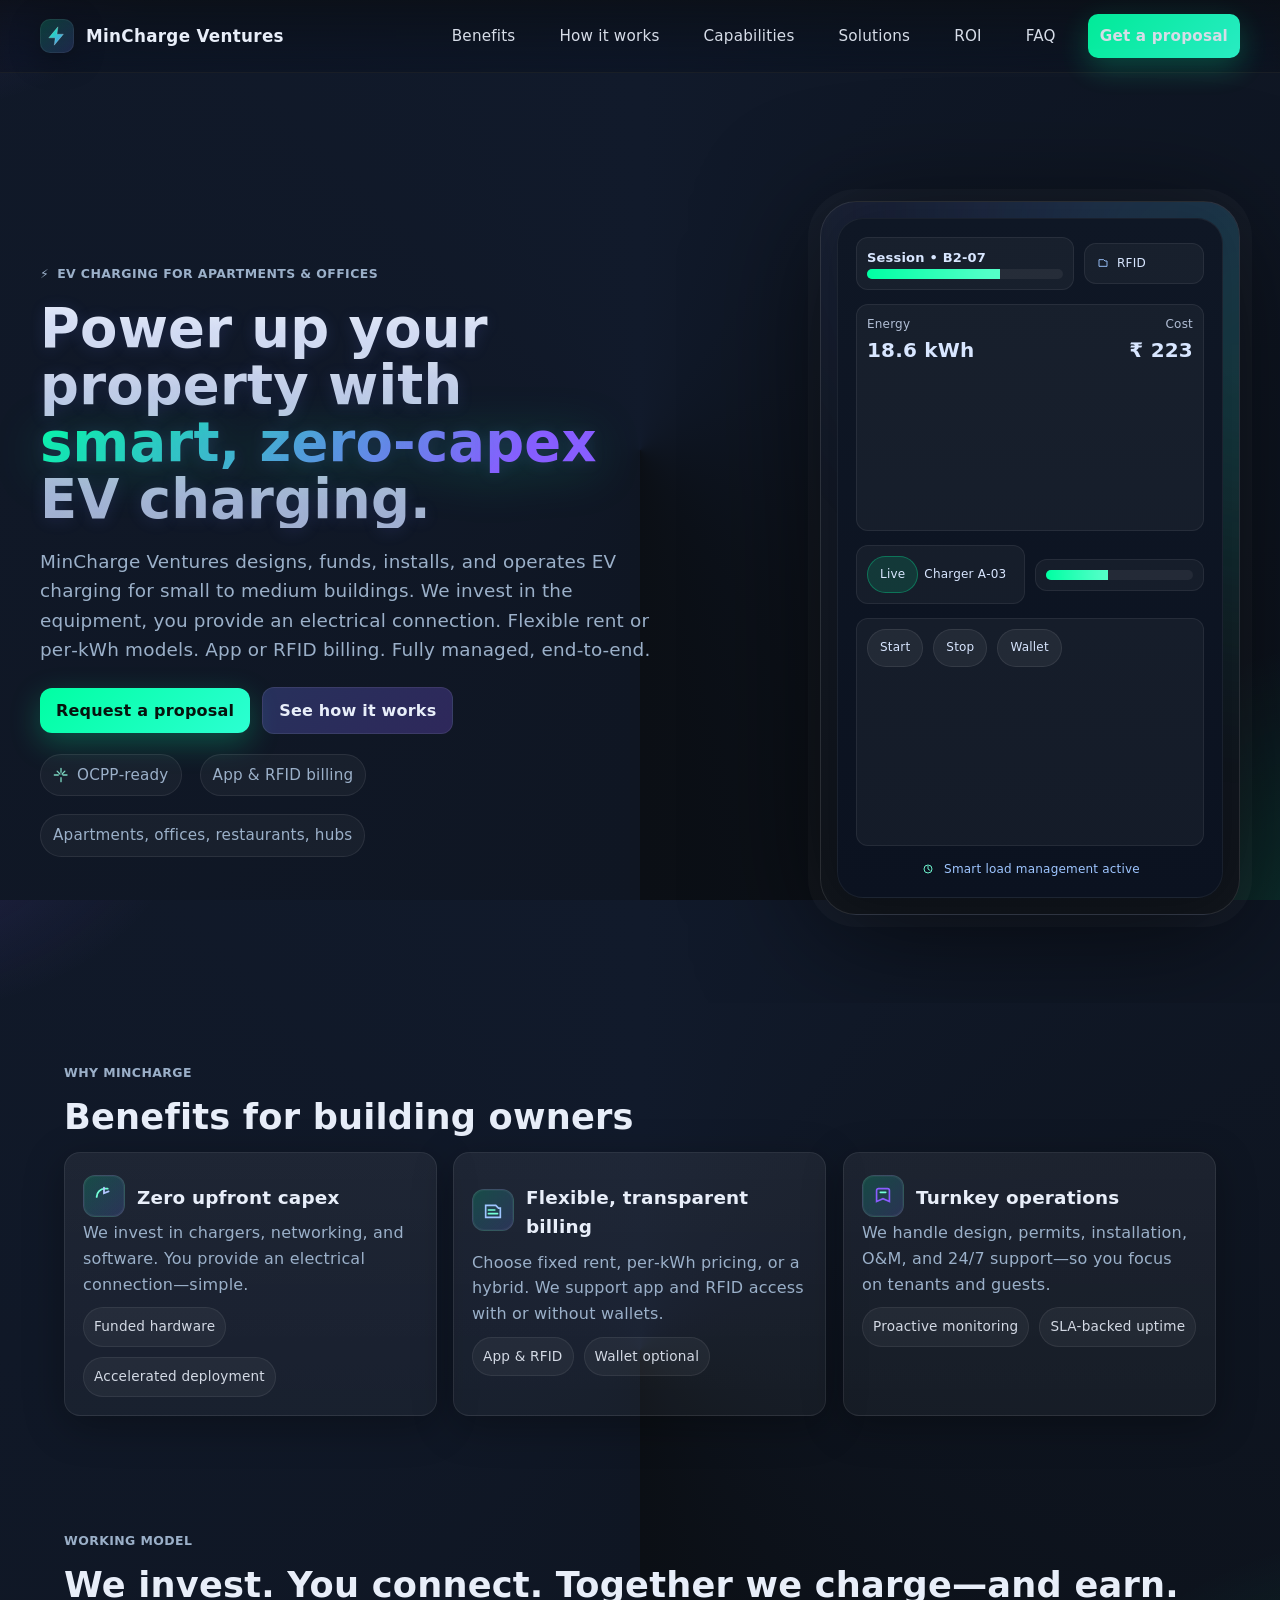
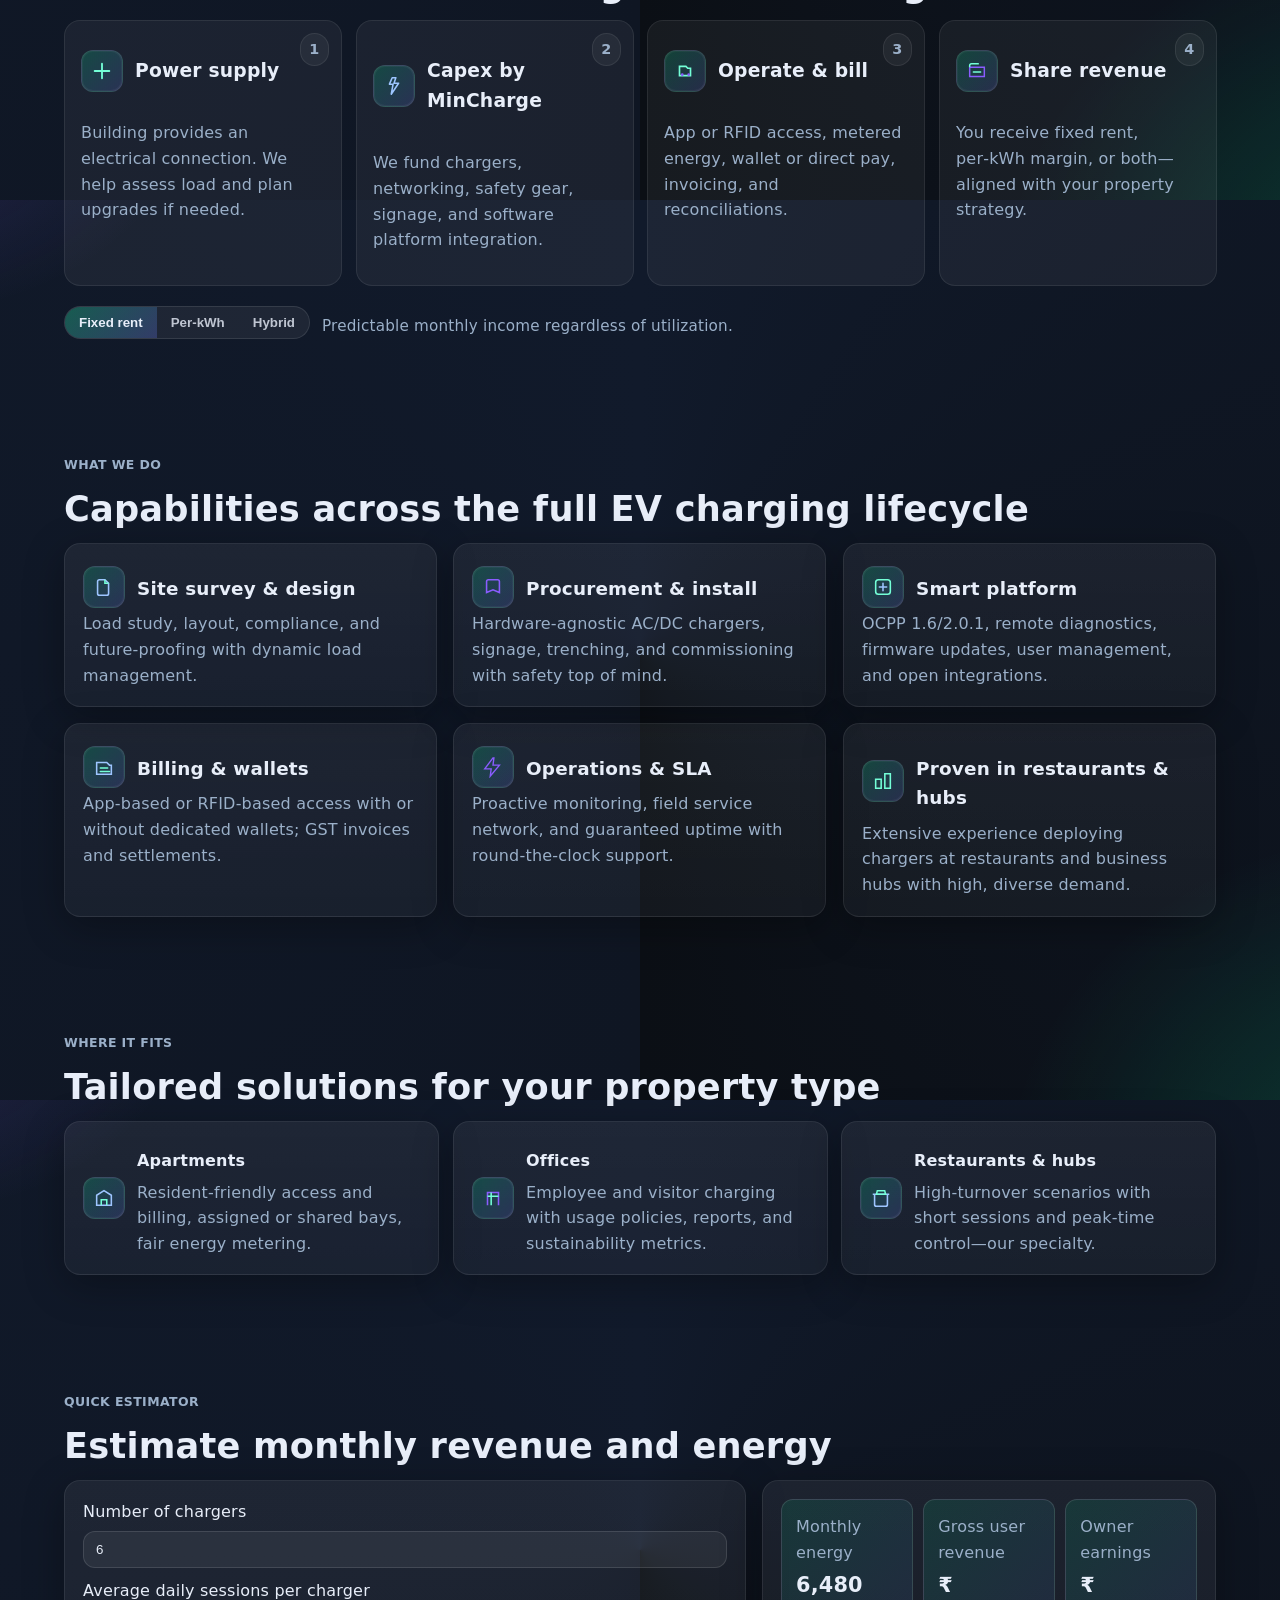
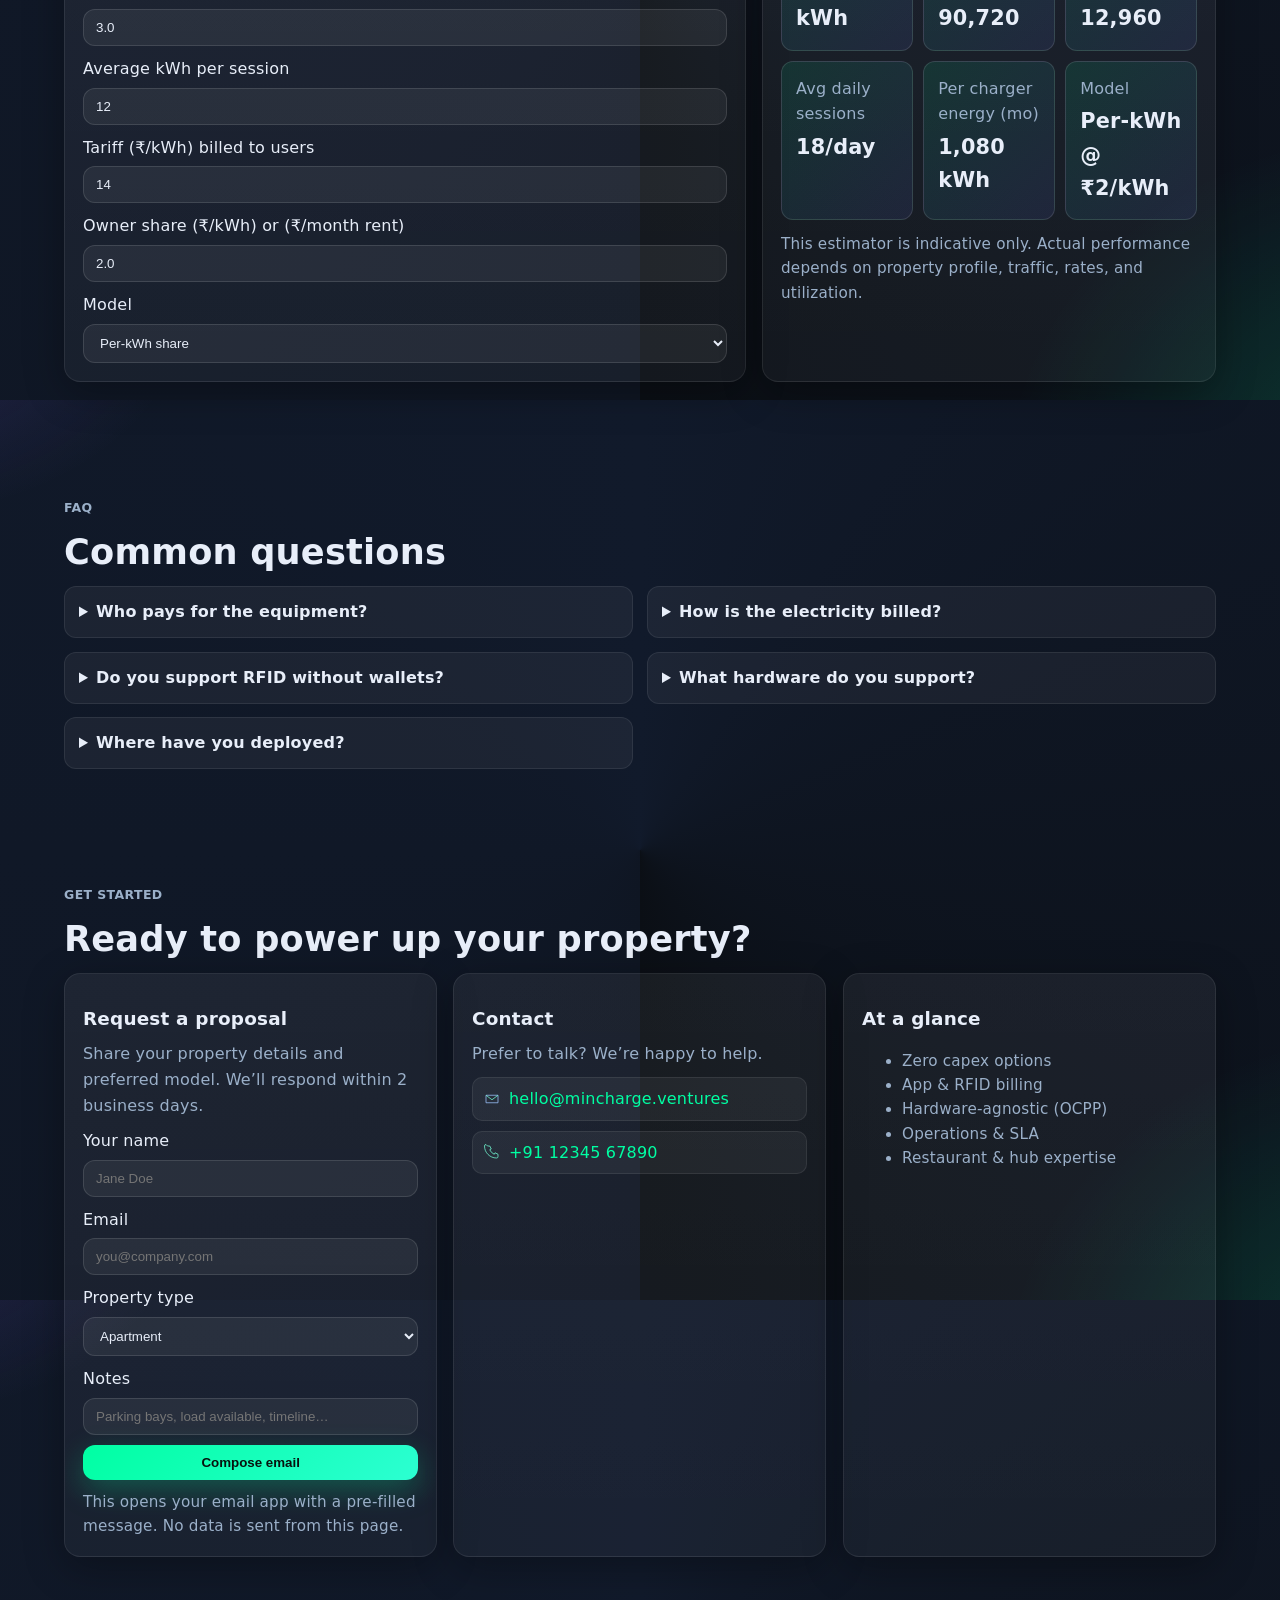
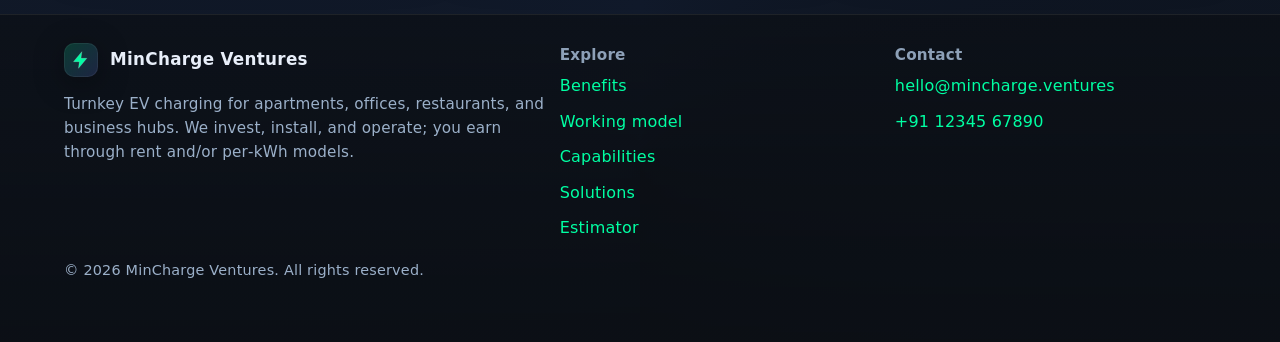
==== index.html @ 0642f3a7 "initial version" ====
<!doctype html>
<html lang="en">
<head>
  <meta charset="utf-8" />
  <title>MinCharge Ventures — EV Charging for Apartments & Offices</title>
  <meta name="viewport" content="width=device-width, initial-scale=1" />
  <meta name="theme-color" content="#0b0f15" />
  <meta name="description" content="MinCharge Ventures provides turnkey EV charging installation and operations for small to medium apartment and office buildings. Zero capex options, flexible billing, end-to-end operations." />
  <meta property="og:title" content="MinCharge Ventures — EV Charging for Apartments & Offices" />
  <meta property="og:description" content="Turnkey EV charging. We invest, install, operate. You earn rent and/or power fees. App & RFID billing. Perfect for apartments, offices, restaurants, and business hubs." />
  <meta property="og:type" content="website" />
  <meta property="og:image" content="data:image/svg+xml,<svg xmlns='http://www.w3.org/2000/svg' width='1200' height='630'><rect width='100%25' height='100%25' fill='%230b0f15'/><text x='50%25' y='50%25' dominant-baseline='middle' text-anchor='middle' fill='%2300ffa3' font-family='Segoe UI, Roboto, Arial' font-size='64'>MinCharge Ventures</text></svg>" />

  <style>
    :root{
      --bg: #0b0f15;
      --bg-soft: #0e131b;
      --panel: #0f1623;
      --text: #e8eef9;
      --muted: #9bb0c9;
      --primary: #00ffa3;
      --primary-2: #6e7dff;
      --accent: #8a5cff;
      --danger: #ff3d6e;
      --ring: 0 0 0 2px color-mix(in oklab, var(--primary) 35%, transparent);
      --shadow-1: 0 10px 40px color-mix(in oklab, black 30%, transparent);
      --radius: 16px;
      --radius-sm: 12px;
      --radius-lg: 24px;
      --maxw: 1200px;
      --grad-1: conic-gradient(from 180deg at 50% 50%, #0f1623, #111a2b, #0b0f15);
      --grad-2: radial-gradient(1200px 600px at 100% 0%, rgba(110,125,255,.15), transparent 50%),
                radial-gradient(900px 600px at 0% 100%, rgba(0,255,163,.15), transparent 55%);
    }
    *{box-sizing:border-box}
    html,body{height:100%}
    body{
      margin:0;
      font-family: Inter, ui-sans-serif, system-ui, -apple-system, Segoe UI, Roboto, Helvetica, Arial, "Apple Color Emoji","Segoe UI Emoji";
      color:var(--text);
      background:
        radial-gradient(900px 600px at -10% -10%, rgba(138,92,255,.18), transparent 35%),
        radial-gradient(900px 800px at 110% 110%, rgba(0,255,163,.18), transparent 45%),
        var(--grad-1);
      background-color: var(--bg);
      letter-spacing: 0.2px;
      line-height: 1.6;
      overflow-x: hidden;
    }
    a{color:var(--primary); text-decoration: none}
    a:hover{text-decoration: underline}
    .container{width:100%; max-width: var(--maxw); margin:0 auto; padding: 0 24px}
    header{
      position: sticky; top: 0; z-index: 50;
      backdrop-filter: saturate(140%) blur(10px);
      background: linear-gradient(to bottom, rgba(11,15,21,.8), rgba(11,15,21,.35));
      border-bottom: 1px solid rgba(255,255,255,.06);
    }
    .nav{
      display:flex; align-items:center; justify-content:space-between; gap:16px;
      padding: 14px 0;
    }
    .brand{
      display:flex; align-items:center; gap:12px; font-weight: 700; letter-spacing:.3px;
    }
    .brand .logo{
      width:34px; height:34px; display:grid; place-items:center;
      border-radius: 10px;
      background: linear-gradient(135deg, rgba(0,255,163,.18), rgba(110,125,255,.18));
      box-shadow: inset 0 0 0 1px rgba(255,255,255,.06), 0 6px 30px rgba(0,0,0,.35);
    }
    .brand span{font-size: 1.05rem}
    .nav-links{
      display:flex; gap: 20px; align-items:center; flex-wrap: wrap;
    }
    .nav-links a{
      color: var(--text); opacity:.92; font-size:.95rem;
      padding:10px 12px; border-radius: 10px;
    }
    .nav-links a:hover{background:rgba(255,255,255,.06)}
    .cta{
      background: linear-gradient(135deg, var(--primary), #2cffd2);
      color:#07130e; font-weight: 700; border:none; border-radius: 12px;
      padding: 10px 16px; cursor: pointer; box-shadow: 0 10px 30px rgba(0,255,163,.25);
    }
    .cta.secondary{
      background: linear-gradient(135deg, rgba(110,125,255,.25), rgba(138,92,255,.25));
      color: var(--text); border: 1px solid rgba(255,255,255,.08);
      box-shadow: none;
    }
    /* hero */
    .hero{position: relative; overflow: clip;}
    .hero .grid{
      display:grid; grid-template-columns: 1.1fr .9fr; gap:40px; align-items:center;
      padding: 72px 0 32px;
    }
    @media (max-width: 980px){
      .hero .grid{grid-template-columns: 1fr; padding: 48px 0 16px;}
    }
    .headline{
      font-size: clamp(2rem, 4.5vw, 3.4rem);
      line-height: 1.05; letter-spacing: .2px; margin: 8px 0 14px;
      font-weight: 800;
      background: linear-gradient(180deg, #e8eef9, #b8c6dd 60%, #a4b3cd);
      background-clip: text; -webkit-background-clip: text; color: transparent;
      text-shadow: 0 2px 16px rgba(110,125,255,.15);
    }
    .headline strong{
      background: linear-gradient(135deg, var(--primary), #8a5cff 85%);
      -webkit-background-clip: text; background-clip: text; color: transparent;
      filter: drop-shadow(0 6px 24px rgba(0,255,163,.25));
    }
    .sub{
      color: var(--muted); font-size: clamp(1rem, 2vw, 1.15rem); margin-bottom: 22px;
    }
    .hero-cta{display:flex; gap:12px; flex-wrap: wrap; align-items:center}
    .statbar{
      margin-top: 20px; display:flex; gap:18px; flex-wrap: wrap; align-items:center;
      color: var(--muted); font-size: .95rem;
    }
    .pill{
      display:inline-flex; align-items:center; gap:8px; padding:8px 12px; border-radius: 999px;
      background: rgba(255,255,255,.04); border:1px solid rgba(255,255,255,.08);
    }
    .phone{
      aspect-ratio: 10/17; width: min(420px, 92%); justify-self:end;
      border-radius: 36px; position: relative; overflow: hidden;
      background: linear-gradient(180deg, #111827, #0b0f15);
      border: 1px solid rgba(255,255,255,.12);
      box-shadow: inset 0 0 60px rgba(255,255,255,.04), 0 20px 120px rgba(0,0,0,.6), 0 0 0 12px rgba(255,255,255,.03);
    }
    .phone .screen{
      position:absolute; inset:16px; border-radius: 26px; overflow: hidden;
      background: linear-gradient(180deg, #0f1725, #0b1220);
      border: 1px solid rgba(255,255,255,.06);
    }
    .ui{
      position:absolute; inset:0; padding:18px; display:flex; flex-direction:column; gap:14px;
      color: #d8e6ff;
      font-size: 12px;
    }
    .ui .row{display:flex; gap:10px}
    .ui .chip{
      flex:1; padding:10px; border-radius: 12px; background: rgba(255,255,255,.04);
      border: 1px solid rgba(255,255,255,.07);
    }
    .ui .meter{
      height: 10px; border-radius: 999px; background: rgba(255,255,255,.06);
      overflow: hidden; position: relative;
    }
    .ui .meter span{
      position:absolute; inset:0; width: 66%; background: linear-gradient(90deg, var(--primary), #74ffd7);
      box-shadow: 0 0 20px rgba(0,255,163,.35) inset;
    }
    .glow-orb{
      position:absolute; width: 900px; height: 900px; border-radius: 9999px; filter: blur(80px);
      background: radial-gradient(circle at 40% 40%, rgba(110,125,255,.2), transparent 50%),
                  radial-gradient(circle at 60% 60%, rgba(0,255,163,.22), transparent 50%);
      top: -380px; right: -420px; pointer-events: none; opacity:.7;
      transform: translateZ(0);
      animation: float 14s ease-in-out infinite alternate;
    }
    @keyframes float{
      from{ transform: translate(0, 0) }
      to{ transform: translate(-40px, 20px) }
    }

    /* sections */
    section{padding: 56px 0}
    .eyebrow{
      display:inline-flex; gap:8px; align-items:center;
      color: var(--muted); font-weight: 600; letter-spacing:.4px; text-transform: uppercase;
      font-size: .78rem; margin-bottom: 8px;
    }
    .title{
      font-size: clamp(1.6rem, 3vw, 2.2rem); margin: 6px 0 14px; line-height: 1.15; font-weight: 800;
    }
    .muted{color:var(--muted)}
    .grid-3{
      display:grid; grid-template-columns: repeat(3, 1fr); gap: 16px;
    }
    @media (max-width: 980px){ .grid-3{grid-template-columns: 1fr} }
    .card{
      background: linear-gradient(180deg, rgba(255,255,255,.06), rgba(255,255,255,.04));
      border: 1px solid rgba(255,255,255,.08);
      border-radius: var(--radius);
      padding: 18px; position: relative; overflow: hidden;
      box-shadow: var(--shadow-1);
      transform-style: preserve-3d;
      transition: transform .25s ease, box-shadow .25s ease, background .25s ease;
    }
    .card:hover{ box-shadow: 0 18px 60px rgba(0,0,0,.45) }
    .icon{
      width: 42px; height: 42px; border-radius: 12px; display:grid; place-items:center; flex: none;
      background: linear-gradient(135deg, rgba(0,255,163,.18), rgba(110,125,255,.18));
      border: 1px solid rgba(255,255,255,.1);
      box-shadow: inset 0 0 0 1px rgba(255,255,255,.04);
    }
    .card h3{margin: 12px 0 8px; font-size: 1.15rem}
    .card p{margin:0; color: var(--muted)}
    .stack{display:flex; flex-direction:column; gap:10px}
    .row{display:flex; align-items:center; gap:12px}

    /* badges */
    .badges{display:flex; gap:10px; flex-wrap:wrap; margin-top: 10px}
    .badge{
      font-size:.85rem; color: var(--text); opacity:.9; padding: 8px 10px; border-radius: 999px;
      background: rgba(255,255,255,.05); border:1px solid rgba(255,255,255,.08);
    }

    /* working model */
    .steps{display:grid; grid-template-columns: repeat(4, 1fr); gap:14px}
    @media (max-width: 980px){ .steps{grid-template-columns: 1fr; } }
    .step{position:relative; padding: 16px; border-radius: var(--radius); background: rgba(255,255,255,.05); border:1px solid rgba(255,255,255,.08)}
    .step .n{
      position:absolute; top:12px; right: 12px; font-weight:700; color: var(--muted); font-size:.9rem;
      background: rgba(255,255,255,.05); border:1px solid rgba(255,255,255,.08); padding:4px 8px; border-radius: 999px;
    }
    .toggle{
      display:inline-flex; border-radius:999px; border:1px solid rgba(255,255,255,.1); overflow:hidden;
      background: rgba(255,255,255,.06);
    }
    .toggle button{
      background: transparent; color: var(--text); opacity:.8; padding: 8px 14px; border:0; cursor:pointer; font-weight:600
    }
    .toggle button.active{
      background: linear-gradient(135deg, rgba(0,255,163,.25), rgba(110,125,255,.25));
      opacity:1
    }
    .pricing-note{color: var(--muted); margin-top: 8px; font-size:.95rem}

    /* solutions */
    .solutions{display:grid; grid-template-columns: repeat(3, 1fr); gap: 14px}
    @media (max-width: 980px){ .solutions{grid-template-columns: 1fr} }
    .solutions .card h4{margin: 8px 0 6px}

    /* calculator */
    .calc{
      display:grid; grid-template-columns: 1.2fr .8fr; gap: 16px;
    }
    @media (max-width: 980px){ .calc{grid-template-columns: 1fr} }
    .field{display:flex; flex-direction:column; gap:6px}
    .field input, .field select{
      background: rgba(255,255,255,.06); border:1px solid rgba(255,255,255,.12);
      padding: 10px 12px; border-radius: 12px; color: var(--text)
    }
    .result{
      display:grid; grid-template-columns: repeat(3, 1fr); gap: 10px;
    }
    @media (max-width: 680px){ .result{grid-template-columns: 1fr 1fr} }
    .kpi{
      padding: 14px; border-radius: var(--radius-sm);
      background: linear-gradient(135deg, rgba(0,255,163,.1), rgba(110,125,255,.1));
      border:1px solid rgba(255,255,255,.12);
    }
    .kpi b{display:block; font-size: 1.3rem; margin-top: 4px}

    /* faq */
    .faq{display:grid; grid-template-columns: 1fr 1fr; gap: 14px}
    @media (max-width: 980px){ .faq{grid-template-columns: 1fr} }
    details{
      background: rgba(255,255,255,.05);
      border:1px solid rgba(255,255,255,.08);
      border-radius: 12px; padding: 12px 14px;
    }
    details[open]{background: rgba(255,255,255,.07)}
    summary{cursor:pointer; font-weight: 600}
    summary::-webkit-details-marker{display:none}
    .faq p{margin: 8px 0 0; color: var(--muted)}

    /* footer */
    footer{
      border-top: 1px solid rgba(255,255,255,.08);
      background: linear-gradient(180deg, rgba(11,15,21,.75), rgba(11,15,21,.95));
      padding: 28px 0 60px;
    }
    .fgrid{display:grid; grid-template-columns: .9fr .6fr .6fr; gap: 14px}
    @media (max-width: 980px){ .fgrid{grid-template-columns: 1fr} }
    .small{font-size:.95rem; color: var(--muted)}
    .contact a{display:inline-flex; align-items:center; gap:8px; padding:8px 10px; border-radius: 10px; background: rgba(255,255,255,.05); border: 1px solid rgba(255,255,255,.08)}

    /* reveal animations */
    .reveal{
      opacity: 0; transform: translateY(16px) scale(.98);
      will-change: transform, opacity; transition: opacity .6s ease, transform .6s ease;
    }
    .reveal.visible{ opacity:1; transform: none }

    /* focus & accessibility */
    :focus-visible{ outline: none; box-shadow: var(--ring) }
    .sr-only{position:absolute; width:1px; height:1px; margin:-1px; border:0; padding:0; clip:rect(0 0 0 0); overflow:hidden}
  </style>
</head>
<body>
  <header>
    <div class="container nav">
      <div class="brand">
        <div class="logo" aria-hidden="true">
          <!-- lightning icon -->
          <svg width="22" height="22" viewBox="0 0 24 24" fill="none" role="img" aria-label="MinCharge logo">
            <path d="M13 2 3 14h7l-1 8 10-12h-7l1-8Z" fill="url(#g)" stroke="rgba(255,255,255,.45)" stroke-width=".5" />
            <defs>
              <linearGradient id="g" x1="0" y1="0" x2="24" y2="24" gradientUnits="userSpaceOnUse">
                <stop stop-color="#00FFA3"/><stop offset="1" stop-color="#6E7DFF"/>
              </linearGradient>
            </defs>
          </svg>
        </div>
        <span>MinCharge Ventures</span>
      </div>
      <nav class="nav-links" aria-label="Primary">
        <a href="#benefits">Benefits</a>
        <a href="#model">How it works</a>
        <a href="#capabilities">Capabilities</a>
        <a href="#solutions">Solutions</a>
        <a href="#calculator">ROI</a>
        <a href="#faq">FAQ</a>
        <a href="#contact" class="cta">Get a proposal</a>
      </nav>
    </div>
  </header>

  <main>
    <section class="hero">
      <div class="container grid">
        <div>
          <div class="eyebrow"><span aria-hidden="true">⚡</span> EV Charging for Apartments & Offices</div>
          <h1 class="headline">
            Power up your property with <strong>smart, zero‑capex</strong> EV charging.
          </h1>
          <p class="sub">
            MinCharge Ventures designs, funds, installs, and operates EV charging for small to medium buildings.
            We invest in the equipment, you provide an electrical connection. Flexible rent or per‑kWh models.
            App or RFID billing. Fully managed, end‑to‑end.
          </p>
          <div class="hero-cta">
            <a class="cta" href="#contact">Request a proposal</a>
            <a class="cta secondary" href="#model">See how it works</a>
          </div>
          <div class="statbar">
            <span class="pill"><svg width="16" height="16" viewBox="0 0 24 24" fill="none" aria-hidden="true"><path d="M12 2v6M6.2 6.2l4.2 4.2M2 12h6m9.8-5.8-4.2 4.2M12 22v-6m9-4h-6" stroke="#7bd5c0" stroke-width="2" stroke-linecap="round"/></svg> OCPP‑ready</span>
            <span class="pill">App & RFID billing</span>
            <span class="pill">Apartments, offices, restaurants, hubs</span>
          </div>
        </div>
        <div class="phone reveal" aria-hidden="true">
          <div class="glow-orb"></div>
          <div class="screen">
            <div class="ui">
              <div class="row">
                <div class="chip" style="flex:2">
                  <b style="display:block; font-size:13px">Session • B2‑07</b>
                  <div class="meter" aria-hidden="true"><span style="width:68%"></span></div>
                </div>
                <div class="chip">
                  <div style="display:flex; align-items:center; gap:6px">
                    <svg width="16" height="16" viewBox="0 0 24 24" fill="none"><path d="M6 7h7l2 2h3v8H6z" stroke="#9ec5ff" stroke-width="1.4"/></svg>
                    <span>RFID</span>
                  </div>
                </div>
              </div>
              <div class="chip">
                <div style="display:flex; align-items:center; justify-content:space-between">
                  <div>
                    <div style="opacity:.8">Energy</div>
                    <b style="font-size:20px">18.6 kWh</b>
                  </div>
                  <div style="text-align:right">
                    <div style="opacity:.8">Cost</div>
                    <b style="font-size:20px">₹ 223</b>
                  </div>
                </div>
              </div>
              <div class="row">
                <div class="chip">
                  <div style="display:flex; align-items:center; gap:6px"><span class="pill" style="background:rgba(0,255,163,.12); border-color:rgba(0,255,163,.3)">Live</span> Charger A‑03</div>
                </div>
                <div class="chip">
                  <div class="meter" aria-hidden="true"><span style="width:42%"></span></div>
                </div>
              </div>
              <div class="chip">
                <div style="display:flex; gap:10px">
                  <div class="pill" style="background: rgba(255,255,255,.06)">Start</div>
                  <div class="pill" style="background: rgba(255,255,255,.06)">Stop</div>
                  <div class="pill" style="background: rgba(255,255,255,.06)">Wallet</div>
                </div>
              </div>
              <div style="margin-top:auto; display:flex; align-items:center; justify-content:center; gap:8px; color:#9ec5ff">
                <svg width="16" height="16" viewBox="0 0 24 24" fill="none"><circle cx="12" cy="12" r="6" stroke="#74ffd7" stroke-width="1.4"/><path d="M12 8v4l3 2" stroke="#74ffd7" stroke-width="1.4" stroke-linecap="round"/></svg>
                <span>Smart load management active</span>
              </div>
            </div>
          </div>
        </div>
      </div>
    </section>

    <section id="benefits">
      <div class="container">
        <div class="eyebrow">Why MinCharge</div>
        <h2 class="title">Benefits for building owners</h2>
        <div class="grid-3">
          <div class="card reveal tilt">
            <div class="row">
              <div class="icon" aria-hidden="true">
                <svg width="22" height="22" viewBox="0 0 24 24" fill="none"><path d="M4 13c0-5 4-9 9-9h3" stroke="#74ffd7" stroke-width="2" stroke-linecap="round"/><path d="M12 3v6l5-2" stroke="#b2c6ff" stroke-width="2" stroke-linecap="round"/></svg>
              </div>
              <h3>Zero upfront capex</h3>
            </div>
            <p>We invest in chargers, networking, and software. You provide an electrical connection—simple.</p>
            <div class="badges">
              <span class="badge">Funded hardware</span>
              <span class="badge">Accelerated deployment</span>
            </div>
          </div>
          <div class="card reveal tilt">
            <div class="row">
              <div class="icon" aria-hidden="true">
                <svg width="22" height="22" viewBox="0 0 24 24" fill="none"><path d="M4 7h11l3 3h2v10H4z" stroke="#9ec5ff" stroke-width="1.8"/><path d="M7 12h7M7 16h10" stroke="#74ffd7" stroke-width="1.8" stroke-linecap="round"/></svg>
              </div>
              <h3>Flexible, transparent billing</h3>
            </div>
            <p>Choose fixed rent, per‑kWh pricing, or a hybrid. We support app and RFID access with or without wallets.</p>
            <div class="badges">
              <span class="badge">App & RFID</span>
              <span class="badge">Wallet optional</span>
            </div>
          </div>
          <div class="card reveal tilt">
            <div class="row">
              <div class="icon" aria-hidden="true">
                <svg width="22" height="22" viewBox="0 0 24 24" fill="none"><path d="M7 4h10a2 2 0 0 1 2 2v12l-7-3-7 3V6a2 2 0 0 1 2-2z" stroke="#8a5cff" stroke-width="1.8"/><path d="M9 8h6" stroke="#74ffd7" stroke-width="1.8" stroke-linecap="round"/></svg>
              </div>
              <h3>Turnkey operations</h3>
            </div>
            <p>We handle design, permits, installation, O&M, and 24/7 support—so you focus on tenants and guests.</p>
            <div class="badges">
              <span class="badge">Proactive monitoring</span>
              <span class="badge">SLA-backed uptime</span>
            </div>
          </div>
        </div>
      </div>
    </section>

    <section id="model">
      <div class="container">
        <div class="eyebrow">Working model</div>
        <h2 class="title">We invest. You connect. Together we charge—and earn.</h2>
        <div class="steps">
          <div class="step reveal">
            <span class="n">1</span>
            <div class="row">
              <div class="icon"><svg width="22" height="22" viewBox="0 0 24 24" fill="none"><path d="M4 12h16M12 4v16" stroke="#74ffd7" stroke-width="2" stroke-linecap="round"/></svg></div>
              <h3>Power supply</h3>
            </div>
            <p class="muted">Building provides an electrical connection. We help assess load and plan upgrades if needed.</p>
          </div>
          <div class="step reveal">
            <span class="n">2</span>
            <div class="row">
              <div class="icon"><svg width="22" height="22" viewBox="0 0 24 24" fill="none"><path d="m10 3-3 7h4l-2 11 8-12h-5l2-6z" stroke="#9ec5ff" stroke-width="1.7" stroke-linejoin="round"/></svg></div>
              <h3>Capex by MinCharge</h3>
            </div>
            <p class="muted">We fund chargers, networking, safety gear, signage, and software platform integration.</p>
          </div>
          <div class="step reveal">
            <span class="n">3</span>
            <div class="row">
              <div class="icon"><svg width="22" height="22" viewBox="0 0 24 24" fill="none"><path d="M6 7h7l2 2h3v8H6z" stroke="#74ffd7" stroke-width="1.8"/><circle cx="9" cy="16" r="1.5" fill="#8a5cff"/><circle cx="16" cy="16" r="1.5" fill="#8a5cff"/></svg></div>
              <h3>Operate & bill</h3>
            </div>
            <p class="muted">App or RFID access, metered energy, wallet or direct pay, invoicing, and reconciliations.</p>
          </div>
          <div class="step reveal">
            <span class="n">4</span>
            <div class="row">
              <div class="icon"><svg width="22" height="22" viewBox="0 0 24 24" fill="none"><path d="M4 8h16v10H4z" stroke="#8a5cff" stroke-width="1.6"/><path d="M4 8V6a2 2 0 0 1 2-2h8" stroke="#74ffd7" stroke-width="1.6"/><path d="M8 13h8" stroke="#74ffd7" stroke-width="1.6" stroke-linecap="round"/></svg></div>
              <h3>Share revenue</h3>
            </div>
            <p class="muted">You receive fixed rent, per‑kWh margin, or both—aligned with your property strategy.</p>
          </div>
        </div>

        <div style="margin-top: 20px; display:flex; align-items:center; gap:12px; flex-wrap:wrap">
          <div class="toggle" role="tablist" aria-label="Billing options">
            <button class="active" data-plan="rent" role="tab" aria-selected="true">Fixed rent</button>
            <button data-plan="unit" role="tab" aria-selected="false">Per‑kWh</button>
            <button data-plan="hybrid" role="tab" aria-selected="false">Hybrid</button>
          </div>
          <div class="pricing-note" id="plan-note">Predictable monthly income regardless of utilization.</div>
        </div>
      </div>
    </section>

    <section id="capabilities">
      <div class="container">
        <div class="eyebrow">What we do</div>
        <h2 class="title">Capabilities across the full EV charging lifecycle</h2>
        <div class="grid-3">
          <div class="card reveal tilt">
            <div class="row">
              <div class="icon"><svg width="22" height="22" viewBox="0 0 24 24" fill="none"><path d="M5 19V6a2 2 0 0 1 2-2h6l4 4v11a2 2 0 0 1-2 2H7a2 2 0 0 1-2-2z" stroke="#9ec5ff" stroke-width="1.7"/><path d="M13 4v4h4" stroke="#74ffd7" stroke-width="1.7"/></svg></div>
              <h3>Site survey & design</h3>
            </div>
            <p>Load study, layout, compliance, and future‑proofing with dynamic load management.</p>
          </div>
          <div class="card reveal tilt">
            <div class="row">
              <div class="icon"><svg width="22" height="22" viewBox="0 0 24 24" fill="none"><path d="M7 4h10a2 2 0 0 1 2 2v12l-7-3-7 3V6a2 2 0 0 1 2-2z" stroke="#8a5cff" stroke-width="1.7"/></svg></div>
              <h3>Procurement & install</h3>
            </div>
            <p>Hardware‑agnostic AC/DC chargers, signage, trenching, and commissioning with safety top of mind.</p>
          </div>
          <div class="card reveal tilt">
            <div class="row">
              <div class="icon"><svg width="22" height="22" viewBox="0 0 24 24" fill="none"><rect x="4" y="4" width="16" height="16" rx="3" stroke="#74ffd7" stroke-width="1.7"/><path d="M8 12h8M12 8v8" stroke="#9ec5ff" stroke-width="1.7" stroke-linecap="round"/></svg></div>
              <h3>Smart platform</h3>
            </div>
            <p>OCPP 1.6/2.0.1, remote diagnostics, firmware updates, user management, and open integrations.</p>
          </div>
          <div class="card reveal tilt">
            <div class="row">
              <div class="icon"><svg width="22" height="22" viewBox="0 0 24 24" fill="none"><path d="M4 7h11l3 3h2v10H4z" stroke="#9ec5ff" stroke-width="1.7"/><path d="M8 13h8M8 17h10" stroke="#74ffd7" stroke-width="1.7" stroke-linecap="round"/></svg></div>
              <h3>Billing & wallets</h3>
            </div>
            <p>App‑based or RFID‑based access with or without dedicated wallets; GST invoices and settlements.</p>
          </div>
          <div class="card reveal tilt">
            <div class="row">
              <div class="icon"><svg width="22" height="22" viewBox="0 0 24 24" fill="none"><path d="M12 2 3 14h7l-1 8 10-12h-7l1-8Z" stroke="#8a5cff" stroke-width="1.5"/></svg></div>
              <h3>Operations & SLA</h3>
            </div>
            <p>Proactive monitoring, field service network, and guaranteed uptime with round‑the‑clock support.</p>
          </div>
          <div class="card reveal tilt">
            <div class="row">
              <div class="icon"><svg width="22" height="22" viewBox="0 0 24 24" fill="none"><path d="M4 10h6v10H4zM14 4h6v16h-6z" stroke="#74ffd7" stroke-width="1.7"/></svg></div>
              <h3>Proven in restaurants & hubs</h3>
            </div>
            <p>Extensive experience deploying chargers at restaurants and business hubs with high, diverse demand.</p>
          </div>
        </div>
      </div>
    </section>

    <section id="solutions">
      <div class="container">
        <div class="eyebrow">Where it fits</div>
        <h2 class="title">Tailored solutions for your property type</h2>
        <div class="solutions">
          <div class="card reveal tilt">
            <div class="row">
              <div class="icon"><svg width="22" height="22" viewBox="0 0 24 24" fill="none"><path d="M4 20V9l8-5 8 5v11H4z" stroke="#9ec5ff" stroke-width="1.7"/><path d="M9 20v-6h6v6" stroke="#74ffd7" stroke-width="1.7"/></svg></div>
              <div>
                <h4>Apartments</h4>
                <p class="muted">Resident‑friendly access and billing, assigned or shared bays, fair energy metering.</p>
              </div>
            </div>
          </div>
          <div class="card reveal tilt">
            <div class="row">
              <div class="icon"><svg width="22" height="22" viewBox="0 0 24 24" fill="none"><path d="M6 20V6h12v14" stroke="#8a5cff" stroke-width="1.7"/><path d="M6 10h12M10 6v14" stroke="#74ffd7" stroke-width="1.7"/></svg></div>
              <div>
                <h4>Offices</h4>
                <p class="muted">Employee and visitor charging with usage policies, reports, and sustainability metrics.</p>
              </div>
            </div>
          </div>
          <div class="card reveal tilt">
            <div class="row">
              <div class="icon"><svg width="22" height="22" viewBox="0 0 24 24" fill="none"><path d="M3 8h18M5 8v11a2 2 0 0 0 2 2h10a2 2 0 0 0 2-2V8" stroke="#9ec5ff" stroke-width="1.7"/><path d="M8 4h8l1 4H7l1-4z" stroke="#74ffd7" stroke-width="1.7"/></svg></div>
              <div>
                <h4>Restaurants & hubs</h4>
                <p class="muted">High‑turnover scenarios with short sessions and peak‑time control—our specialty.</p>
              </div>
            </div>
          </div>
        </div>
      </div>
    </section>

    <section id="calculator">
      <div class="container">
        <div class="eyebrow">Quick estimator</div>
        <h2 class="title">Estimate monthly revenue and energy</h2>
        <div class="calc">
          <div class="card reveal">
            <div class="stack">
              <div class="field">
                <label for="stalls">Number of chargers</label>
                <input id="stalls" type="number" min="1" max="50" value="6" />
              </div>
              <div class="field">
                <label for="util">Average daily sessions per charger</label>
                <input id="util" type="number" min="0.1" step="0.1" value="3.0" />
              </div>
              <div class="field">
                <label for="kwh">Average kWh per session</label>
                <input id="kwh" type="number" min="1" step="0.5" value="12" />
              </div>
              <div class="field">
                <label for="rate">Tariff (₹/kWh) billed to users</label>
                <input id="rate" type="number" min="1" step="0.5" value="14" />
              </div>
              <div class="field">
                <label for="share">Owner share (₹/kWh) or (₹/month rent)</label>
                <input id="share" type="number" min="0" step="0.5" value="2.0" />
              </div>
              <div class="field">
                <label for="model-select">Model</label>
                <select id="model-select">
                  <option value="per">Per‑kWh share</option>
                  <option value="rent">Fixed monthly rent</option>
                  <option value="hybrid">Hybrid (rent + per‑kWh)</option>
                </select>
              </div>
              <div class="field" id="rent-field" style="display:none">
                <label for="rent">Monthly rent (₹)</label>
                <input id="rent" type="number" min="0" step="500" value="20000" />
              </div>
            </div>
          </div>
          <div class="card reveal">
            <div class="result">
              <div class="kpi">
                <div class="muted">Monthly energy</div>
                <b id="out-energy">— kWh</b>
              </div>
              <div class="kpi">
                <div class="muted">Gross user revenue</div>
                <b id="out-gross">₹ —</b>
              </div>
              <div class="kpi">
                <div class="muted">Owner earnings</div>
                <b id="out-owner">₹ —</b>
              </div>
              <div class="kpi">
                <div class="muted">Avg daily sessions</div>
                <b id="out-sessions">—</b>
              </div>
              <div class="kpi">
                <div class="muted">Per charger energy (mo)</div>
                <b id="out-percharger">— kWh</b>
              </div>
              <div class="kpi">
                <div class="muted">Model</div>
                <b id="out-model">—</b>
              </div>
            </div>
            <p class="small" style="margin-top:12px">This estimator is indicative only. Actual performance depends on property profile, traffic, rates, and utilization.</p>
          </div>
        </div>
      </div>
    </section>

    <section id="faq">
      <div class="container">
        <div class="eyebrow">FAQ</div>
        <h2 class="title">Common questions</h2>
        <div class="faq">
          <details class="reveal">
            <summary>Who pays for the equipment?</summary>
            <p>MinCharge invests the upfront capital for charging equipment, networking, and software. The building provides an electrical connection.</p>
          </details>
          <details class="reveal">
            <summary>How is the electricity billed?</summary>
            <p>All charging energy is metered by us. Tenants or visitors pay by app or RFID. We settle with the building under the chosen model: rent, per‑kWh, or hybrid.</p>
          </details>
          <details class="reveal">
            <summary>Do you support RFID without wallets?</summary>
            <p>Yes. We support both app‑based and RFID‑based access, with or without dedicated wallets—ideal for residents, guests, and fleets.</p>
          </details>
          <details class="reveal">
            <summary>What hardware do you support?</summary>
            <p>We are hardware‑agnostic and OCPP‑native. We deploy AC and DC chargers matched to demand, with dynamic load management where needed.</p>
          </details>
          <details class="reveal">
            <summary>Where have you deployed?</summary>
            <p>Across apartments, offices, and especially restaurants and business hubs—where our network and experience enable high availability and utilization.</p>
          </details>
        </div>
      </div>
    </section>

    <section id="contact">
      <div class="container">
        <div class="eyebrow">Get started</div>
        <h2 class="title">Ready to power up your property?</h2>
        <div class="grid-3">
          <div class="card reveal">
            <h3>Request a proposal</h3>
            <p class="muted">Share your property details and preferred model. We’ll respond within 2 business days.</p>
            <div class="stack" style="margin-top:10px">
              <div class="field">
                <label for="c-name">Your name</label>
                <input id="c-name" placeholder="Jane Doe" />
              </div>
              <div class="field">
                <label for="c-email">Email</label>
                <input id="c-email" type="email" placeholder="you@company.com" />
              </div>
              <div class="field">
                <label for="c-type">Property type</label>
                <select id="c-type">
                  <option>Apartment</option>
                  <option>Office</option>
                  <option>Restaurant</option>
                  <option>Business hub</option>
                  <option>Other</option>
                </select>
              </div>
              <div class="field">
                <label for="c-msg">Notes</label>
                <input id="c-msg" placeholder="Parking bays, load available, timeline…" />
              </div>
              <button class="cta" id="c-send">Compose email</button>
              <p class="small">This opens your email app with a pre‑filled message. No data is sent from this page.</p>
            </div>
          </div>
          <div class="card reveal">
            <h3>Contact</h3>
            <p class="muted">Prefer to talk? We’re happy to help.</p>
            <div class="stack contact" style="margin-top:10px">
              <a href="mailto:hello@mincharge.ventures"><svg width="18" height="18" viewBox="0 0 24 24" fill="none"><path d="M4 7h16v10H4z" stroke="#9ec5ff"/><path d="m4 7 8 6 8-6" stroke="#74ffd7"/></svg> hello@mincharge.ventures</a>
              <a href="tel:+911234567890"><svg width="18" height="18" viewBox="0 0 24 24" fill="none"><path d="M6 4h3l2 4-2 1a12 12 0 0 0 6 6l1-2 4 2v3a2 2 0 0 1-2 2c-8.8 0-16-7.2-16-16a2 2 0 0 1 2-2z" stroke="#74ffd7"/></svg> +91 12345 67890</a>
            </div>
          </div>
          <div class="card reveal">
            <h3>At a glance</h3>
            <ul class="small">
              <li>Zero capex options</li>
              <li>App & RFID billing</li>
              <li>Hardware‑agnostic (OCPP)</li>
              <li>Operations & SLA</li>
              <li>Restaurant & hub expertise</li>
            </ul>
          </div>
        </div>
      </div>
    </section>
  </main>

  <footer>
    <div class="container fgrid">
      <div>
        <div class="brand" style="margin-bottom:8px">
          <div class="logo" aria-hidden="true">
            <svg width="20" height="20" viewBox="0 0 24 24" fill="none" role="img" aria-label=""><path d="M13 2 3 14h7l-1 8 10-12h-7l1-8Z" fill="url(#g2)" stroke="rgba(255,255,255,.45)" stroke-width=".5" /><defs><linearGradient id="g2" x1="0" y1="0" x2="24" y2="24"><stop stop-color="#00FFA3"/><stop offset="1" stop-color="#6E7DFF"/></linearGradient></defs></svg>
          </div>
          <span>MinCharge Ventures</span>
        </div>
        <p class="small">Turnkey EV charging for apartments, offices, restaurants, and business hubs. We invest, install, and operate; you earn through rent and/or per‑kWh models.</p>
      </div>
      <div>
        <div class="small" style="opacity:.9; font-weight:700; margin-bottom:6px">Explore</div>
        <div class="stack">
          <a href="#benefits">Benefits</a>
          <a href="#model">Working model</a>
          <a href="#capabilities">Capabilities</a>
          <a href="#solutions">Solutions</a>
          <a href="#calculator">Estimator</a>
        </div>
      </div>
      <div>
        <div class="small" style="opacity:.9; font-weight:700; margin-bottom:6px">Contact</div>
        <div class="stack">
          <a href="mailto:hello@mincharge.ventures">hello@mincharge.ventures</a>
          <a href="tel:+911234567890">+91 12345 67890</a>
        </div>
      </div>
    </div>
    <div class="container" style="margin-top:18px; color:var(--muted); font-size:.9rem">
      © <span id="year"></span> MinCharge Ventures. All rights reserved.
    </div>
  </footer>

  <script>
    // Intersection reveal
    const io = new IntersectionObserver((entries) => {
      entries.forEach(e => { if (e.isIntersecting) { e.target.classList.add('visible'); io.unobserve(e.target); } });
    }, { threshold: .14 });
    document.querySelectorAll('.reveal').forEach(el => io.observe(el));

    // Card tilt effect
    const tilts = document.querySelectorAll('.tilt');
    tilts.forEach(card => {
      let bounds;
      const reset = () => { card.style.transform = ''; card.style.boxShadow = ''; }
      const calc = (e) => {
        bounds = bounds || card.getBoundingClientRect();
        const px = (e.clientX - bounds.left) / bounds.width - .5;
        const py = (e.clientY - bounds.top) / bounds.height - .5;
        const rx = (py * -6).toFixed(2);
        const ry = (px * 6).toFixed(2);
        card.style.transform = `perspective(800px) rotateX(${rx}deg) rotateY(${ry}deg) translateZ(0)`;
        card.style.boxShadow = `0 18px 60px rgba(0,0,0,.45), ${-ry/2}px ${rx/2}px 30px rgba(110,125,255,.12)`;
      };
      card.addEventListener('mousemove', calc);
      card.addEventListener('mouseleave', () => { bounds = null; reset(); });
      card.addEventListener('mouseenter', () => { bounds = null; });
    });

    // Billing toggle copy
    const note = document.getElementById('plan-note');
    document.querySelectorAll('.toggle button').forEach(btn => {
      btn.addEventListener('click', () => {
        document.querySelectorAll('.toggle button').forEach(b => b.classList.remove('active'));
        btn.classList.add('active');
        const plan = btn.dataset.plan;
        if (plan === 'rent') note.textContent = 'Predictable monthly income regardless of utilization.';
        if (plan === 'unit') note.textContent = 'Earn on every kWh delivered—aligned with actual usage.';
        if (plan === 'hybrid') note.textContent = 'A balanced model: base rent plus per‑kWh upside.';
      });
    });

    // Simple ROI calculator
    const $ = (id) => document.getElementById(id);
    const inputs = ['stalls','util','kwh','rate','share','model-select','rent','rent-field'].reduce((acc,k)=> (acc[k]=$(k),acc),{});
    const outs = ['out-energy','out-gross','out-owner','out-sessions','out-percharger','out-model'].reduce((acc,k)=> (acc[k]=$(k),acc),{});
    function fmtMoney(n){ return '₹ ' + (Math.round(n).toLocaleString('en-IN')); }
    function updateCalc(){
      const stalls = Math.max(1, Number(inputs['stalls'].value||0));
      const util = Math.max(0, Number(inputs['util'].value||0));
      const kwh = Math.max(0, Number(inputs['kwh'].value||0));
      const rate = Math.max(0, Number(inputs['rate'].value||0));
      const share = Math.max(0, Number(inputs['share'].value||0));
      const model = inputs['model-select'].value;
      const rent = Math.max(0, Number(inputs['rent'].value||0));

      const days = 30;
      const sessionsPerDay = stalls * util;
      const monthlySessions = sessionsPerDay * days;
      const monthlyEnergy = monthlySessions * kwh; // kWh
      const gross = monthlyEnergy * rate;

      let owner = 0; let modelText = '';
      if (model === 'per'){ owner = monthlyEnergy * share; modelText = `Per‑kWh @ ₹${share}/kWh`; inputs['rent-field'].style.display='none'; }
      if (model === 'rent'){ owner = rent; modelText = `Fixed rent ₹${rent}/mo`; inputs['rent-field'].style.display='block'; }
      if (model === 'hybrid'){ owner = rent + (monthlyEnergy * share); modelText = `Hybrid: ₹${rent}/mo + ₹${share}/kWh`; inputs['rent-field'].style.display='block'; }

      outs['out-energy'].textContent = Math.round(monthlyEnergy).toLocaleString('en-IN') + ' kWh';
      outs['out-gross'].textContent = fmtMoney(gross);
      outs['out-owner'].textContent = fmtMoney(owner);
      outs['out-sessions'].textContent = Math.round(sessionsPerDay) + '/day';
      outs['out-percharger'].textContent = Math.round((monthlyEnergy / stalls)).toLocaleString('en-IN') + ' kWh';
      outs['out-model'].textContent = modelText;
    }
    ['input','change'].forEach(ev => {
      ['stalls','util','kwh','rate','share','model-select','rent'].forEach(id => inputs[id].addEventListener(ev, updateCalc));
    });
    // initialize
    updateCalc();

    // Smooth anchor scroll
    document.querySelectorAll('a[href^="#"]').forEach(a=>{
      a.addEventListener('click', (e)=>{
        const id = a.getAttribute('href').slice(1);
        const el = document.getElementById(id);
        if (el){
          e.preventDefault();
          el.scrollIntoView({behavior:'smooth', block:'start'});
        }
      });
    });

    // Compose email from contact form
    $('c-send').addEventListener('click', ()=>{
      const name = encodeURIComponent($('c-name').value.trim());
      const email = encodeURIComponent($('c-email').value.trim());
      const type = encodeURIComponent($('c-type').value);
      const msg = encodeURIComponent($('c-msg').value.trim());
      const subject = encodeURIComponent('EV Charging Proposal Request');
      const body = encodeURIComponent(
`Hello MinCharge,

I would like a proposal for EV charging.

Name: ${decodeURIComponent(name)||'-'}
Email: ${decodeURIComponent(email)||'-'}
Property type: ${decodeURIComponent(type)}
Notes: ${decodeURIComponent(msg)||'-'}

Thanks!`);
      window.location.href = `mailto:hello@mincharge.ventures?subject=${subject}&body=${body}`;
    });

    // Year
    document.getElementById('year').textContent = new Date().getFullYear();
  </script>
</body>
</html>
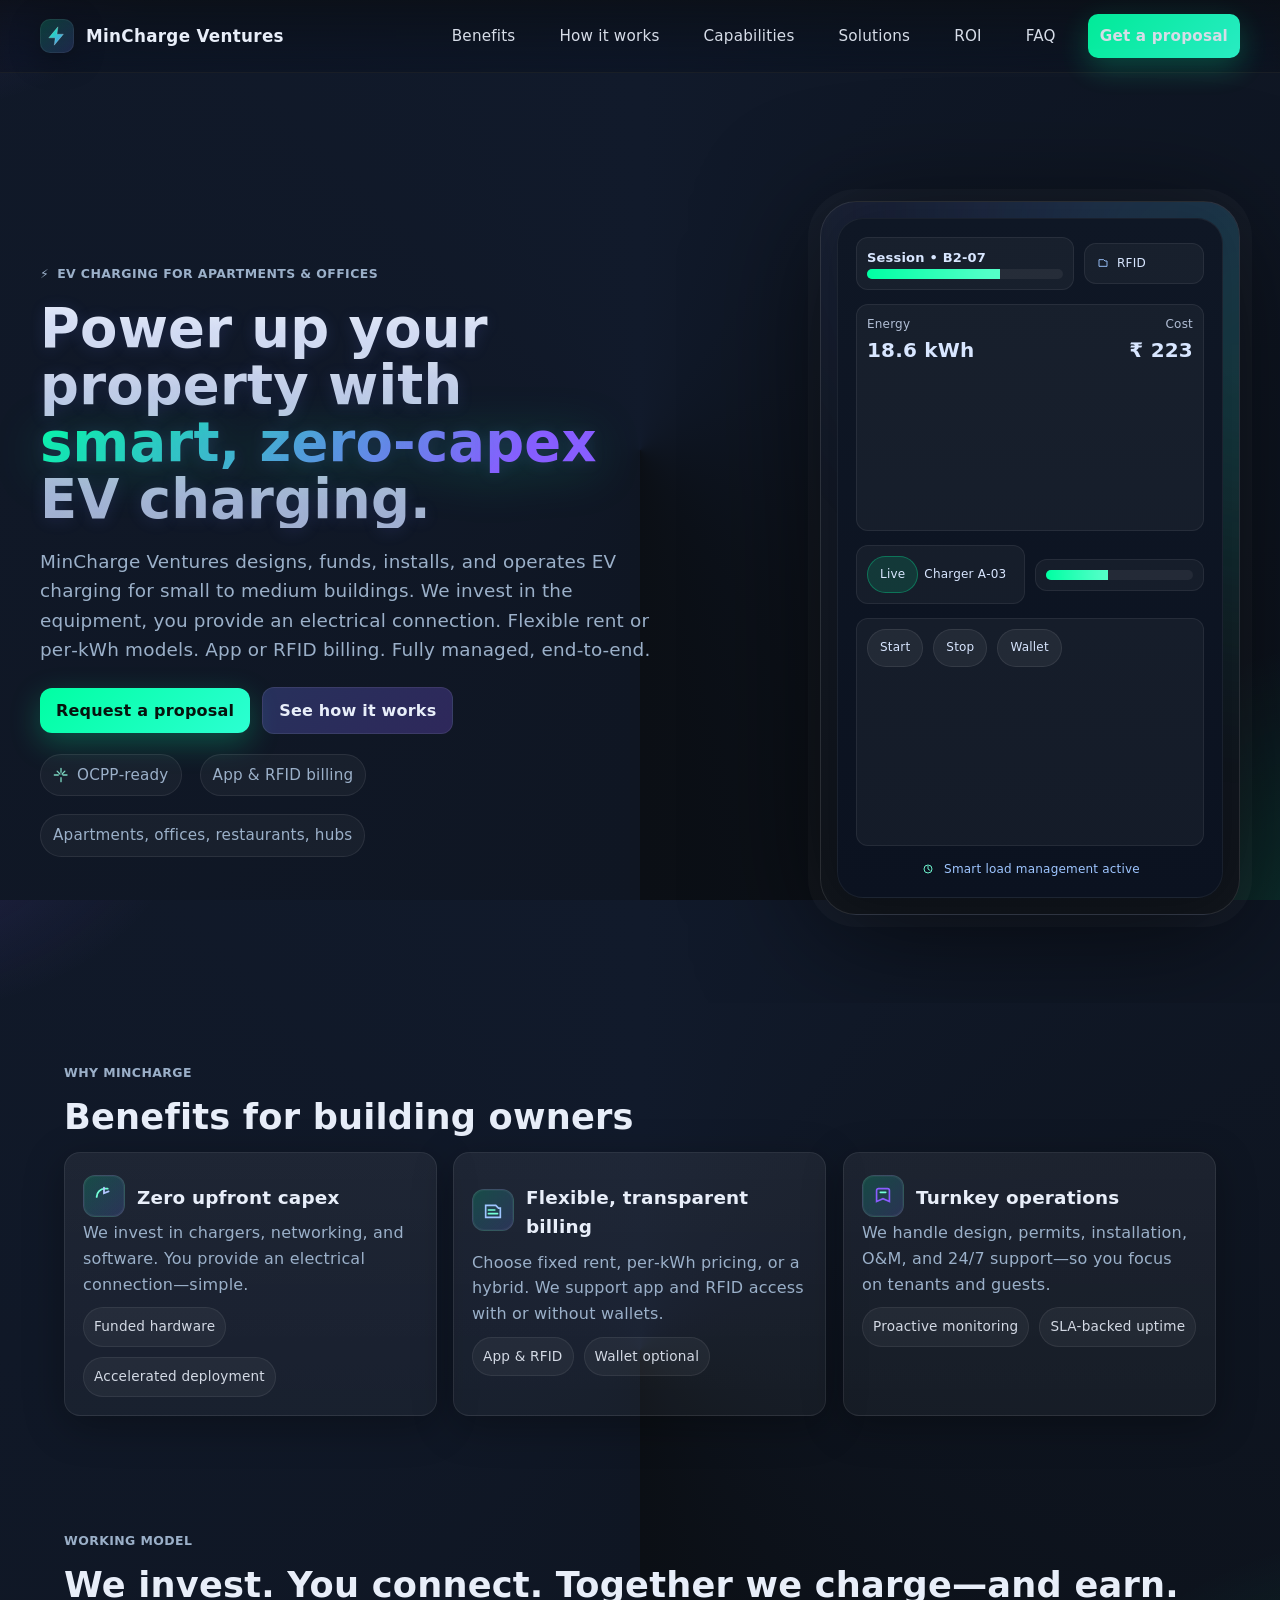
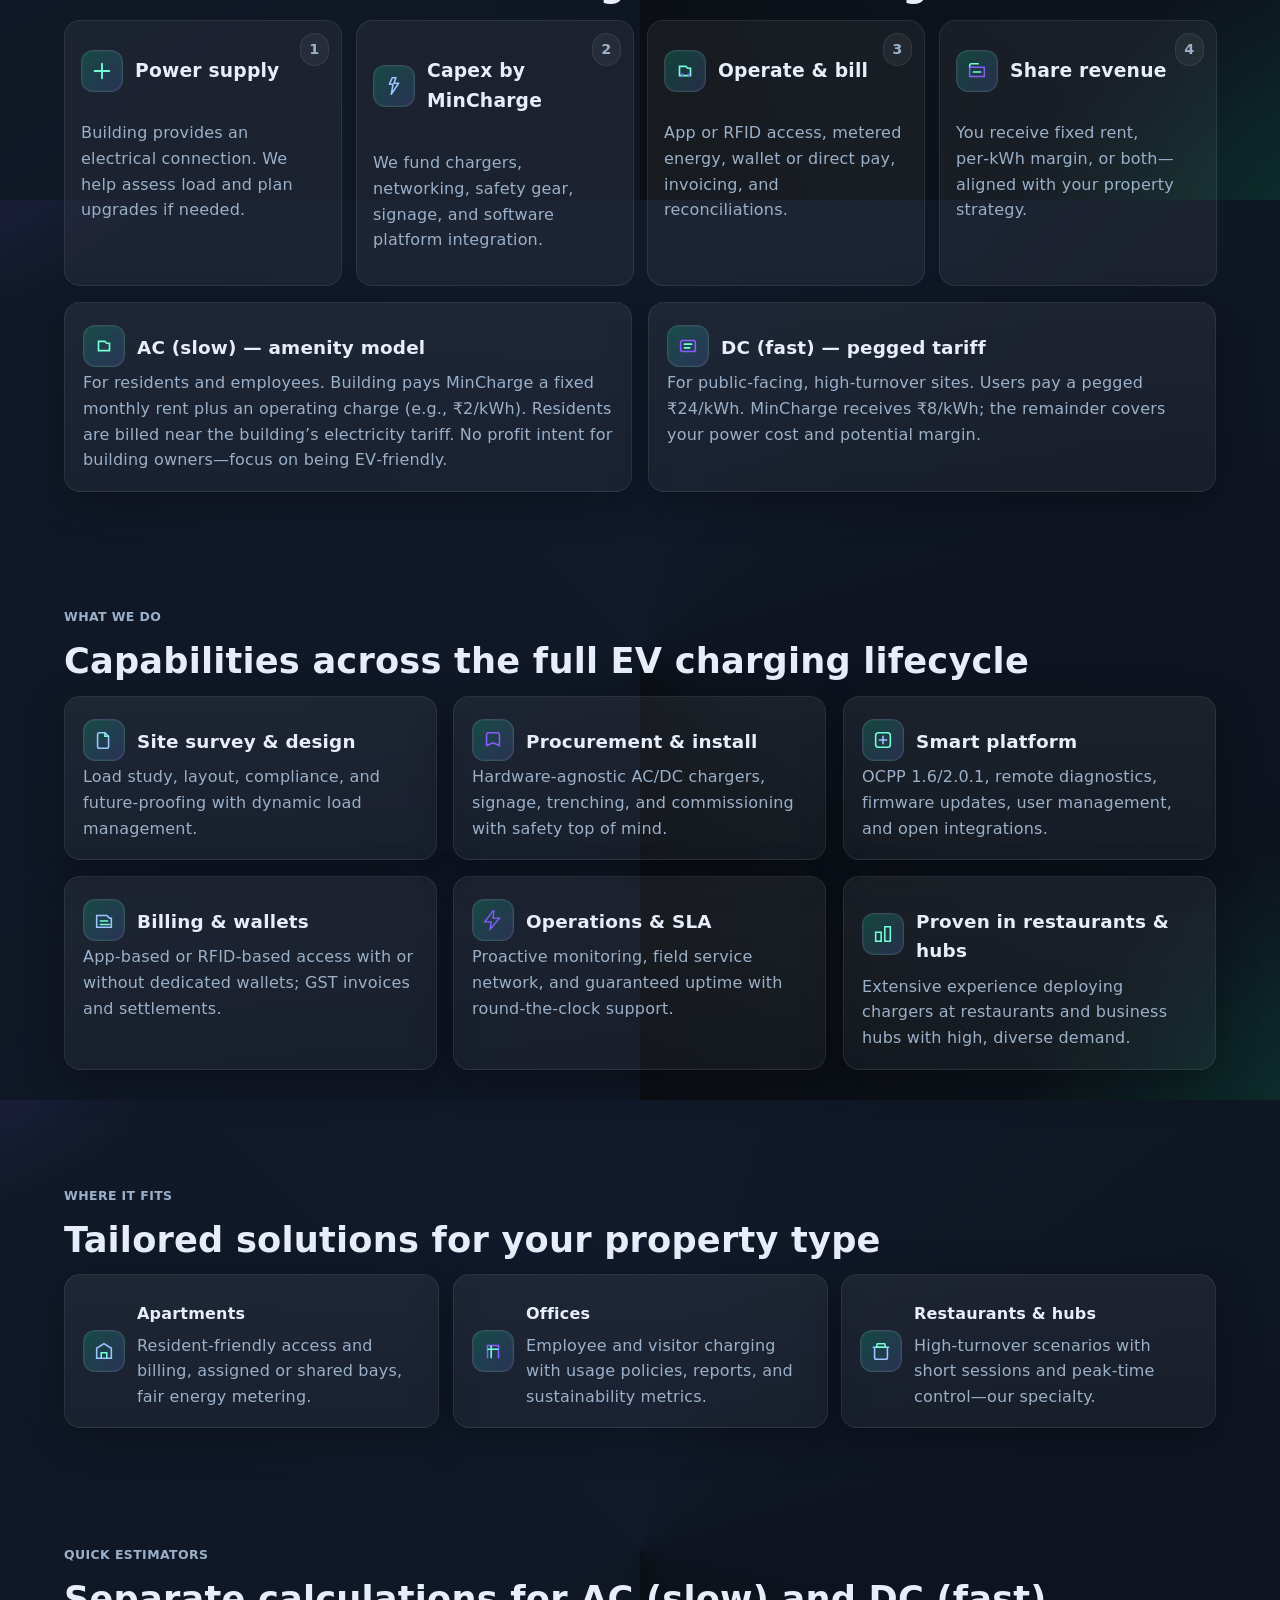
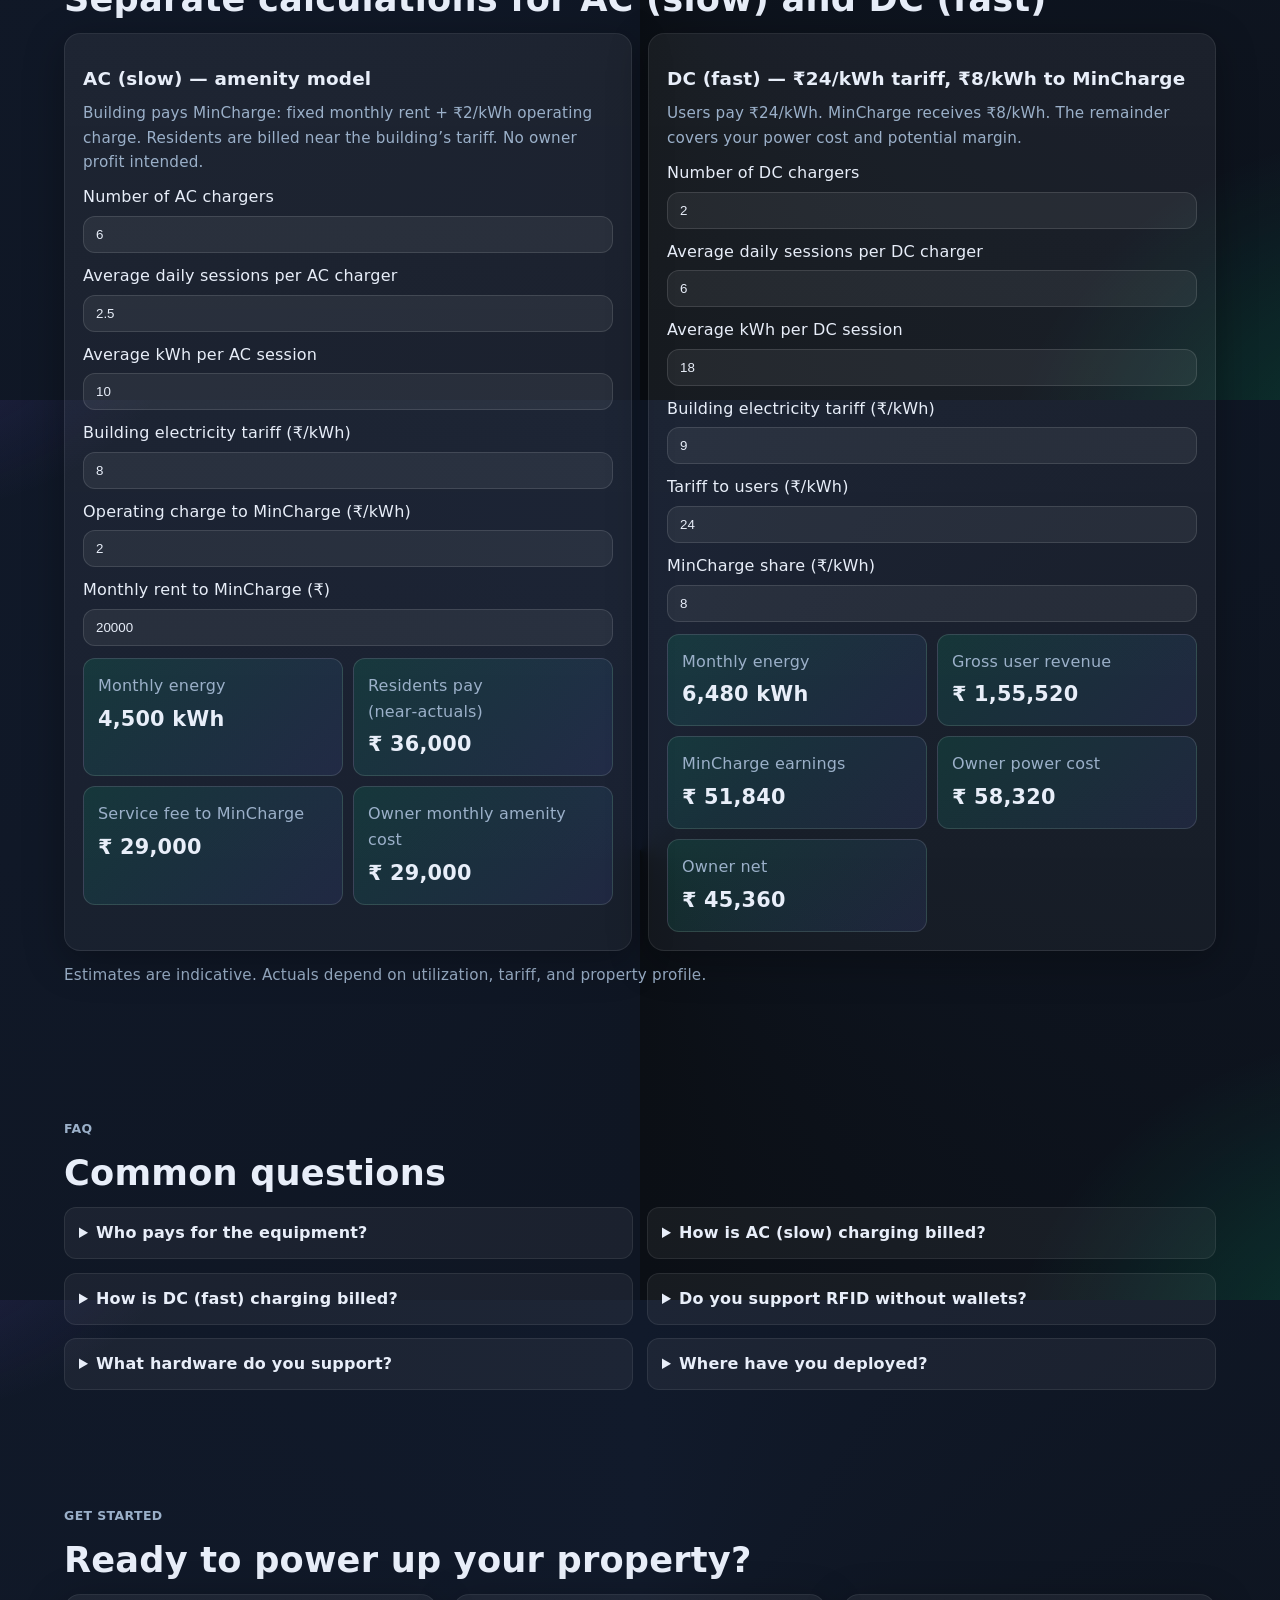
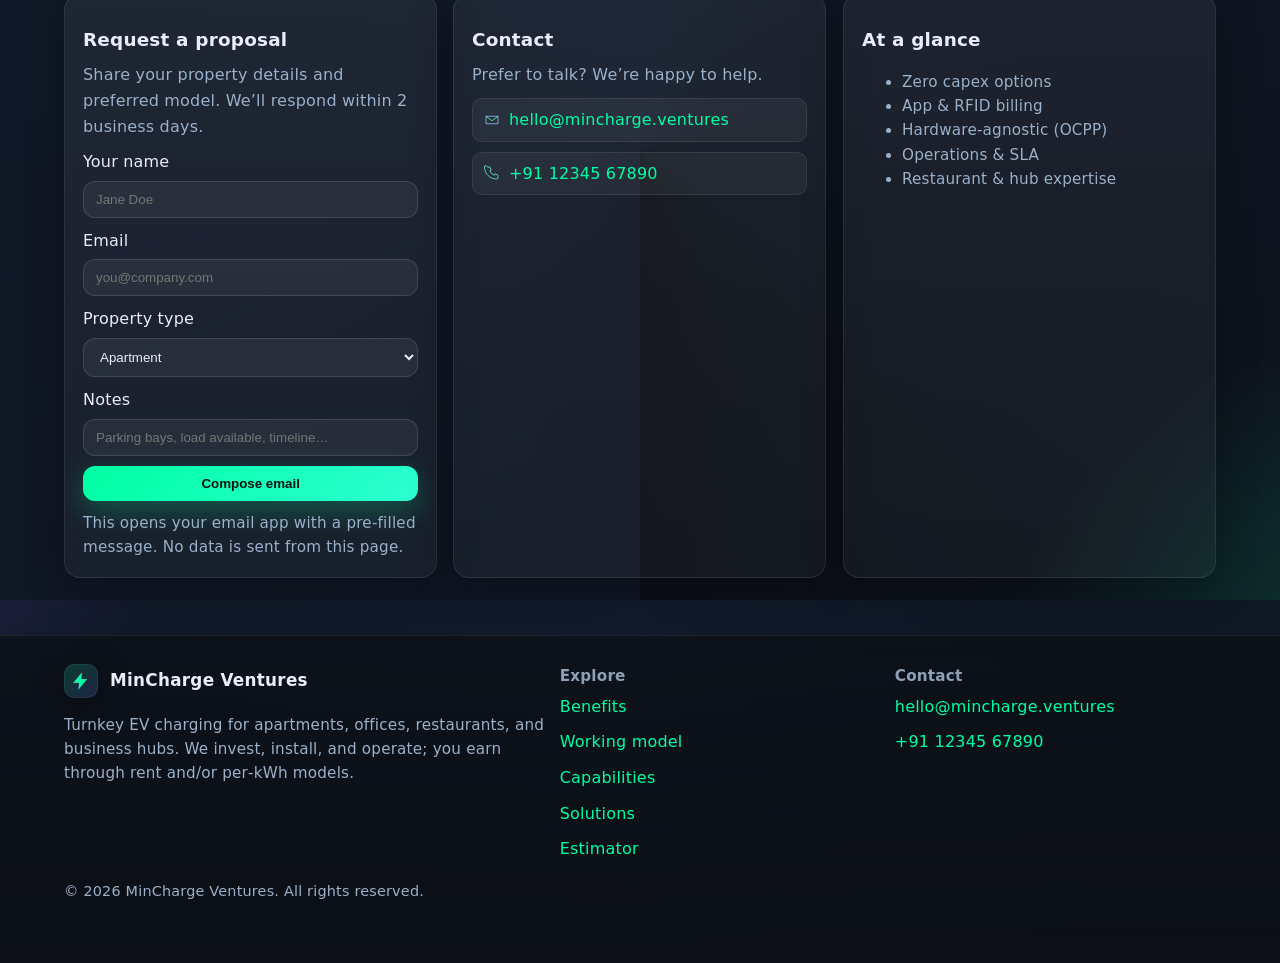
==== commit 4095985d: "clarify AC charging" ====
--- a/index.html
+++ b/index.html
@@ -483,13 +483,22 @@
           </div>
         </div>
 
-        <div style="margin-top: 20px; display:flex; align-items:center; gap:12px; flex-wrap:wrap">
-          <div class="toggle" role="tablist" aria-label="Billing options">
-            <button class="active" data-plan="rent" role="tab" aria-selected="true">Fixed rent</button>
-            <button data-plan="unit" role="tab" aria-selected="false">Per‑kWh</button>
-            <button data-plan="hybrid" role="tab" aria-selected="false">Hybrid</button>
-          </div>
-          <div class="pricing-note" id="plan-note">Predictable monthly income regardless of utilization.</div>
+        <!-- AC vs DC model specifics -->
+        <div class="grid-3" style="grid-template-columns: 1fr 1fr; margin-top:16px">
+          <div class="card reveal">
+            <div class="row">
+              <div class="icon"><svg width="22" height="22" viewBox="0 0 24 24" fill="none"><path d="M6 7h7l2 2h3v8H6z" stroke="#74ffd7" stroke-width="1.8"/></svg></div>
+              <h3>AC (slow) — amenity model</h3>
+            </div>
+            <p class="muted">For residents and employees. Building pays MinCharge a fixed monthly rent plus an operating charge (e.g., ₹2/kWh). Residents are billed near the building’s electricity tariff. No profit intent for building owners—focus on being EV‑friendly.</p>
+          </div>
+          <div class="card reveal">
+            <div class="row">
+              <div class="icon"><svg width="22" height="22" viewBox="0 0 24 24" fill="none"><rect x="4" y="6" width="16" height="12" rx="2" stroke="#8a5cff" stroke-width="1.8"/><path d="M8 10h8M8 14h6" stroke="#74ffd7" stroke-width="1.8" stroke-linecap="round"/></svg></div>
+              <h3>DC (fast) — pegged tariff</h3>
+            </div>
+            <p class="muted">For public‑facing, high‑turnover sites. Users pay a pegged ₹24/kWh. MinCharge receives ₹8/kWh; the remainder covers your power cost and potential margin.</p>
+          </div>
         </div>
       </div>
     </section>
@@ -530,7 +539,7 @@
           <div class="card reveal tilt">
             <div class="row">
               <div class="icon"><svg width="22" height="22" viewBox="0 0 24 24" fill="none"><path d="M12 2 3 14h7l-1 8 10-12h-7l1-8Z" stroke="#8a5cff" stroke-width="1.5"/></svg></div>
-              <h3>Operations & SLA</h3>
+            <h3>Operations & SLA</h3>
             </div>
             <p>Proactive monitoring, field service network, and guaranteed uptime with round‑the‑clock support.</p>
           </div>
@@ -583,75 +592,114 @@
 
     <section id="calculator">
       <div class="container">
-        <div class="eyebrow">Quick estimator</div>
-        <h2 class="title">Estimate monthly revenue and energy</h2>
-        <div class="calc">
+        <div class="eyebrow">Quick estimators</div>
+        <h2 class="title">Separate calculations for AC (slow) and DC (fast)</h2>
+        <div style="display:grid; grid-template-columns: 1fr 1fr; gap:16px">
+          <!-- AC Calculator -->
           <div class="card reveal">
-            <div class="stack">
-              <div class="field">
-                <label for="stalls">Number of chargers</label>
-                <input id="stalls" type="number" min="1" max="50" value="6" />
-              </div>
-              <div class="field">
-                <label for="util">Average daily sessions per charger</label>
-                <input id="util" type="number" min="0.1" step="0.1" value="3.0" />
-              </div>
-              <div class="field">
-                <label for="kwh">Average kWh per session</label>
-                <input id="kwh" type="number" min="1" step="0.5" value="12" />
-              </div>
-              <div class="field">
-                <label for="rate">Tariff (₹/kWh) billed to users</label>
-                <input id="rate" type="number" min="1" step="0.5" value="14" />
-              </div>
-              <div class="field">
-                <label for="share">Owner share (₹/kWh) or (₹/month rent)</label>
-                <input id="share" type="number" min="0" step="0.5" value="2.0" />
-              </div>
-              <div class="field">
-                <label for="model-select">Model</label>
-                <select id="model-select">
-                  <option value="per">Per‑kWh share</option>
-                  <option value="rent">Fixed monthly rent</option>
-                  <option value="hybrid">Hybrid (rent + per‑kWh)</option>
-                </select>
-              </div>
-              <div class="field" id="rent-field" style="display:none">
-                <label for="rent">Monthly rent (₹)</label>
-                <input id="rent" type="number" min="0" step="500" value="20000" />
-              </div>
-            </div>
-          </div>
-          <div class="card reveal">
-            <div class="result">
+            <h3>AC (slow) — amenity model</h3>
+            <p class="small muted">Building pays MinCharge: fixed monthly rent + ₹2/kWh operating charge. Residents are billed near the building’s tariff. No owner profit intended.</p>
+            <div class="stack" style="margin-top:10px">
+              <div class="field">
+                <label for="ac-stalls">Number of AC chargers</label>
+                <input id="ac-stalls" type="number" min="1" max="100" value="6" />
+              </div>
+              <div class="field">
+                <label for="ac-util">Average daily sessions per AC charger</label>
+                <input id="ac-util" type="number" min="0" step="0.1" value="2.5" />
+              </div>
+              <div class="field">
+                <label for="ac-kwh">Average kWh per AC session</label>
+                <input id="ac-kwh" type="number" min="1" step="0.5" value="10" />
+              </div>
+              <div class="field">
+                <label for="ac-tariff">Building electricity tariff (₹/kWh)</label>
+                <input id="ac-tariff" type="number" min="1" step="0.5" value="8" />
+              </div>
+              <div class="field">
+                <label for="ac-ops">Operating charge to MinCharge (₹/kWh)</label>
+                <input id="ac-ops" type="number" min="0" step="0.5" value="2" />
+              </div>
+              <div class="field">
+                <label for="ac-rent">Monthly rent to MinCharge (₹)</label>
+                <input id="ac-rent" type="number" min="0" step="500" value="20000" />
+              </div>
+            </div>
+            <div class="result" style="margin-top:12px; grid-template-columns: 1fr 1fr">
               <div class="kpi">
                 <div class="muted">Monthly energy</div>
-                <b id="out-energy">— kWh</b>
+                <b id="ac-out-energy">— kWh</b>
+              </div>
+              <div class="kpi">
+                <div class="muted">Residents pay (near‑actuals)</div>
+                <b id="ac-out-users">₹ —</b>
+              </div>
+              <div class="kpi">
+                <div class="muted">Service fee to MinCharge</div>
+                <b id="ac-out-fee">₹ —</b>
+              </div>
+              <div class="kpi">
+                <div class="muted">Owner monthly amenity cost</div>
+                <b id="ac-out-owner">₹ —</b>
+              </div>
+            </div>
+          </div>
+
+          <!-- DC Calculator -->
+          <div class="card reveal">
+            <h3>DC (fast) — ₹24/kWh tariff, ₹8/kWh to MinCharge</h3>
+            <p class="small muted">Users pay ₹24/kWh. MinCharge receives ₹8/kWh. The remainder covers your power cost and potential margin.</p>
+            <div class="stack" style="margin-top:10px">
+              <div class="field">
+                <label for="dc-stalls">Number of DC chargers</label>
+                <input id="dc-stalls" type="number" min="0" max="50" value="2" />
+              </div>
+              <div class="field">
+                <label for="dc-util">Average daily sessions per DC charger</label>
+                <input id="dc-util" type="number" min="0" step="0.1" value="6" />
+              </div>
+              <div class="field">
+                <label for="dc-kwh">Average kWh per DC session</label>
+                <input id="dc-kwh" type="number" min="1" step="0.5" value="18" />
+              </div>
+              <div class="field">
+                <label for="dc-tariff">Building electricity tariff (₹/kWh)</label>
+                <input id="dc-tariff" type="number" min="1" step="0.5" value="9" />
+              </div>
+              <div class="field">
+                <label>Tariff to users (₹/kWh)</label>
+                <input value="24" disabled />
+              </div>
+              <div class="field">
+                <label>MinCharge share (₹/kWh)</label>
+                <input value="8" disabled />
+              </div>
+            </div>
+            <div class="result" style="margin-top:12px; grid-template-columns: 1fr 1fr">
+              <div class="kpi">
+                <div class="muted">Monthly energy</div>
+                <b id="dc-out-energy">— kWh</b>
               </div>
               <div class="kpi">
                 <div class="muted">Gross user revenue</div>
-                <b id="out-gross">₹ —</b>
+                <b id="dc-out-gross">₹ —</b>
               </div>
               <div class="kpi">
-                <div class="muted">Owner earnings</div>
-                <b id="out-owner">₹ —</b>
+                <div class="muted">MinCharge earnings</div>
+                <b id="dc-out-company">₹ —</b>
               </div>
               <div class="kpi">
-                <div class="muted">Avg daily sessions</div>
-                <b id="out-sessions">—</b>
+                <div class="muted">Owner power cost</div>
+                <b id="dc-out-power">₹ —</b>
               </div>
               <div class="kpi">
-                <div class="muted">Per charger energy (mo)</div>
-                <b id="out-percharger">— kWh</b>
-              </div>
-              <div class="kpi">
-                <div class="muted">Model</div>
-                <b id="out-model">—</b>
-              </div>
-            </div>
-            <p class="small" style="margin-top:12px">This estimator is indicative only. Actual performance depends on property profile, traffic, rates, and utilization.</p>
-          </div>
-        </div>
+                <div class="muted">Owner net</div>
+                <b id="dc-out-owner">₹ —</b>
+              </div>
+            </div>
+          </div>
+        </div>
+        <p class="small" style="margin-top:12px">Estimates are indicative. Actuals depend on utilization, tariff, and property profile.</p>
       </div>
     </section>
 
@@ -665,8 +713,12 @@
             <p>MinCharge invests the upfront capital for charging equipment, networking, and software. The building provides an electrical connection.</p>
           </details>
           <details class="reveal">
-            <summary>How is the electricity billed?</summary>
-            <p>All charging energy is metered by us. Tenants or visitors pay by app or RFID. We settle with the building under the chosen model: rent, per‑kWh, or hybrid.</p>
+            <summary>How is AC (slow) charging billed?</summary>
+            <p>Residents are billed near the building’s electricity tariff (via app or RFID). The building pays MinCharge a fixed monthly rent plus an operating charge (e.g., ₹2/kWh). This is positioned as an amenity — no profit intent for building owners.</p>
+          </details>
+          <details class="reveal">
+            <summary>How is DC (fast) charging billed?</summary>
+            <p>Users pay a pegged tariff of ₹24/kWh. MinCharge receives ₹8/kWh; the remainder covers your power cost and potential margin.</p>
           </details>
           <details class="reveal">
             <summary>Do you support RFID without wallets?</summary>
@@ -802,56 +854,65 @@
       card.addEventListener('mouseenter', () => { bounds = null; });
     });
 
-    // Billing toggle copy
-    const note = document.getElementById('plan-note');
-    document.querySelectorAll('.toggle button').forEach(btn => {
-      btn.addEventListener('click', () => {
-        document.querySelectorAll('.toggle button').forEach(b => b.classList.remove('active'));
-        btn.classList.add('active');
-        const plan = btn.dataset.plan;
-        if (plan === 'rent') note.textContent = 'Predictable monthly income regardless of utilization.';
-        if (plan === 'unit') note.textContent = 'Earn on every kWh delivered—aligned with actual usage.';
-        if (plan === 'hybrid') note.textContent = 'A balanced model: base rent plus per‑kWh upside.';
-      });
+    // Helper
+    const $ = (id) => document.getElementById(id);
+    const moneyINR = (n) => '₹ ' + (Math.round(n).toLocaleString('en-IN'));
+
+    // AC calculator
+    function updateAC(){
+      const stalls = Math.max(0, +$('ac-stalls').value || 0);
+      const util = Math.max(0, +$('ac-util').value || 0);
+      const kwh = Math.max(0, +$('ac-kwh').value || 0);
+      const tariff = Math.max(0, +$('ac-tariff').value || 0);
+      const ops = Math.max(0, +$('ac-ops').value || 0);
+      const rent = Math.max(0, +$('ac-rent').value || 0);
+
+      const days = 30;
+      const monthlyEnergy = stalls * util * days * kwh;
+      const residentsPay = monthlyEnergy * tariff; // near-actuals
+      const serviceFee = rent + (monthlyEnergy * ops);
+      const ownerAmenityCost = serviceFee; // owner bears service fee
+
+      $('ac-out-energy').textContent = Math.round(monthlyEnergy).toLocaleString('en-IN') + ' kWh';
+      $('ac-out-users').textContent = moneyINR(residentsPay);
+      $('ac-out-fee').textContent = moneyINR(serviceFee);
+      $('ac-out-owner').textContent = moneyINR(ownerAmenityCost);
+    }
+
+    // DC calculator
+    function updateDC(){
+      const stalls = Math.max(0, +$('dc-stalls').value || 0);
+      const util = Math.max(0, +$('dc-util').value || 0);
+      const kwh = Math.max(0, +$('dc-kwh').value || 0);
+      const tariff = Math.max(0, +$('dc-tariff').value || 0);
+      const days = 30;
+
+      const monthlyEnergy = stalls * util * days * kwh;
+      const userTariff = 24;
+      const companyShare = 8;
+
+      const gross = monthlyEnergy * userTariff;
+      const company = monthlyEnergy * companyShare;
+      const powerCost = monthlyEnergy * tariff;
+      const ownerNet = monthlyEnergy * (userTariff - companyShare - tariff);
+
+      $('dc-out-energy').textContent = Math.round(monthlyEnergy).toLocaleString('en-IN') + ' kWh';
+      $('dc-out-gross').textContent = moneyINR(gross);
+      $('dc-out-company').textContent = moneyINR(company);
+      $('dc-out-power').textContent = moneyINR(powerCost);
+      $('dc-out-owner').textContent = moneyINR(ownerNet);
+    }
+
+    // Wire events
+    ['ac-stalls','ac-util','ac-kwh','ac-tariff','ac-ops','ac-rent'].forEach(id=>{
+      const el = $(id); if (el){ el.addEventListener('input', updateAC); el.addEventListener('change', updateAC); }
     });
-
-    // Simple ROI calculator
-    const $ = (id) => document.getElementById(id);
-    const inputs = ['stalls','util','kwh','rate','share','model-select','rent','rent-field'].reduce((acc,k)=> (acc[k]=$(k),acc),{});
-    const outs = ['out-energy','out-gross','out-owner','out-sessions','out-percharger','out-model'].reduce((acc,k)=> (acc[k]=$(k),acc),{});
-    function fmtMoney(n){ return '₹ ' + (Math.round(n).toLocaleString('en-IN')); }
-    function updateCalc(){
-      const stalls = Math.max(1, Number(inputs['stalls'].value||0));
-      const util = Math.max(0, Number(inputs['util'].value||0));
-      const kwh = Math.max(0, Number(inputs['kwh'].value||0));
-      const rate = Math.max(0, Number(inputs['rate'].value||0));
-      const share = Math.max(0, Number(inputs['share'].value||0));
-      const model = inputs['model-select'].value;
-      const rent = Math.max(0, Number(inputs['rent'].value||0));
-
-      const days = 30;
-      const sessionsPerDay = stalls * util;
-      const monthlySessions = sessionsPerDay * days;
-      const monthlyEnergy = monthlySessions * kwh; // kWh
-      const gross = monthlyEnergy * rate;
-
-      let owner = 0; let modelText = '';
-      if (model === 'per'){ owner = monthlyEnergy * share; modelText = `Per‑kWh @ ₹${share}/kWh`; inputs['rent-field'].style.display='none'; }
-      if (model === 'rent'){ owner = rent; modelText = `Fixed rent ₹${rent}/mo`; inputs['rent-field'].style.display='block'; }
-      if (model === 'hybrid'){ owner = rent + (monthlyEnergy * share); modelText = `Hybrid: ₹${rent}/mo + ₹${share}/kWh`; inputs['rent-field'].style.display='block'; }
-
-      outs['out-energy'].textContent = Math.round(monthlyEnergy).toLocaleString('en-IN') + ' kWh';
-      outs['out-gross'].textContent = fmtMoney(gross);
-      outs['out-owner'].textContent = fmtMoney(owner);
-      outs['out-sessions'].textContent = Math.round(sessionsPerDay) + '/day';
-      outs['out-percharger'].textContent = Math.round((monthlyEnergy / stalls)).toLocaleString('en-IN') + ' kWh';
-      outs['out-model'].textContent = modelText;
-    }
-    ['input','change'].forEach(ev => {
-      ['stalls','util','kwh','rate','share','model-select','rent'].forEach(id => inputs[id].addEventListener(ev, updateCalc));
+    ['dc-stalls','dc-util','dc-kwh','dc-tariff'].forEach(id=>{
+      const el = $(id); if (el){ el.addEventListener('input', updateDC); el.addEventListener('change', updateDC); }
     });
-    // initialize
-    updateCalc();
+
+    // Init
+    updateAC(); updateDC();
 
     // Smooth anchor scroll
     document.querySelectorAll('a[href^="#"]').forEach(a=>{
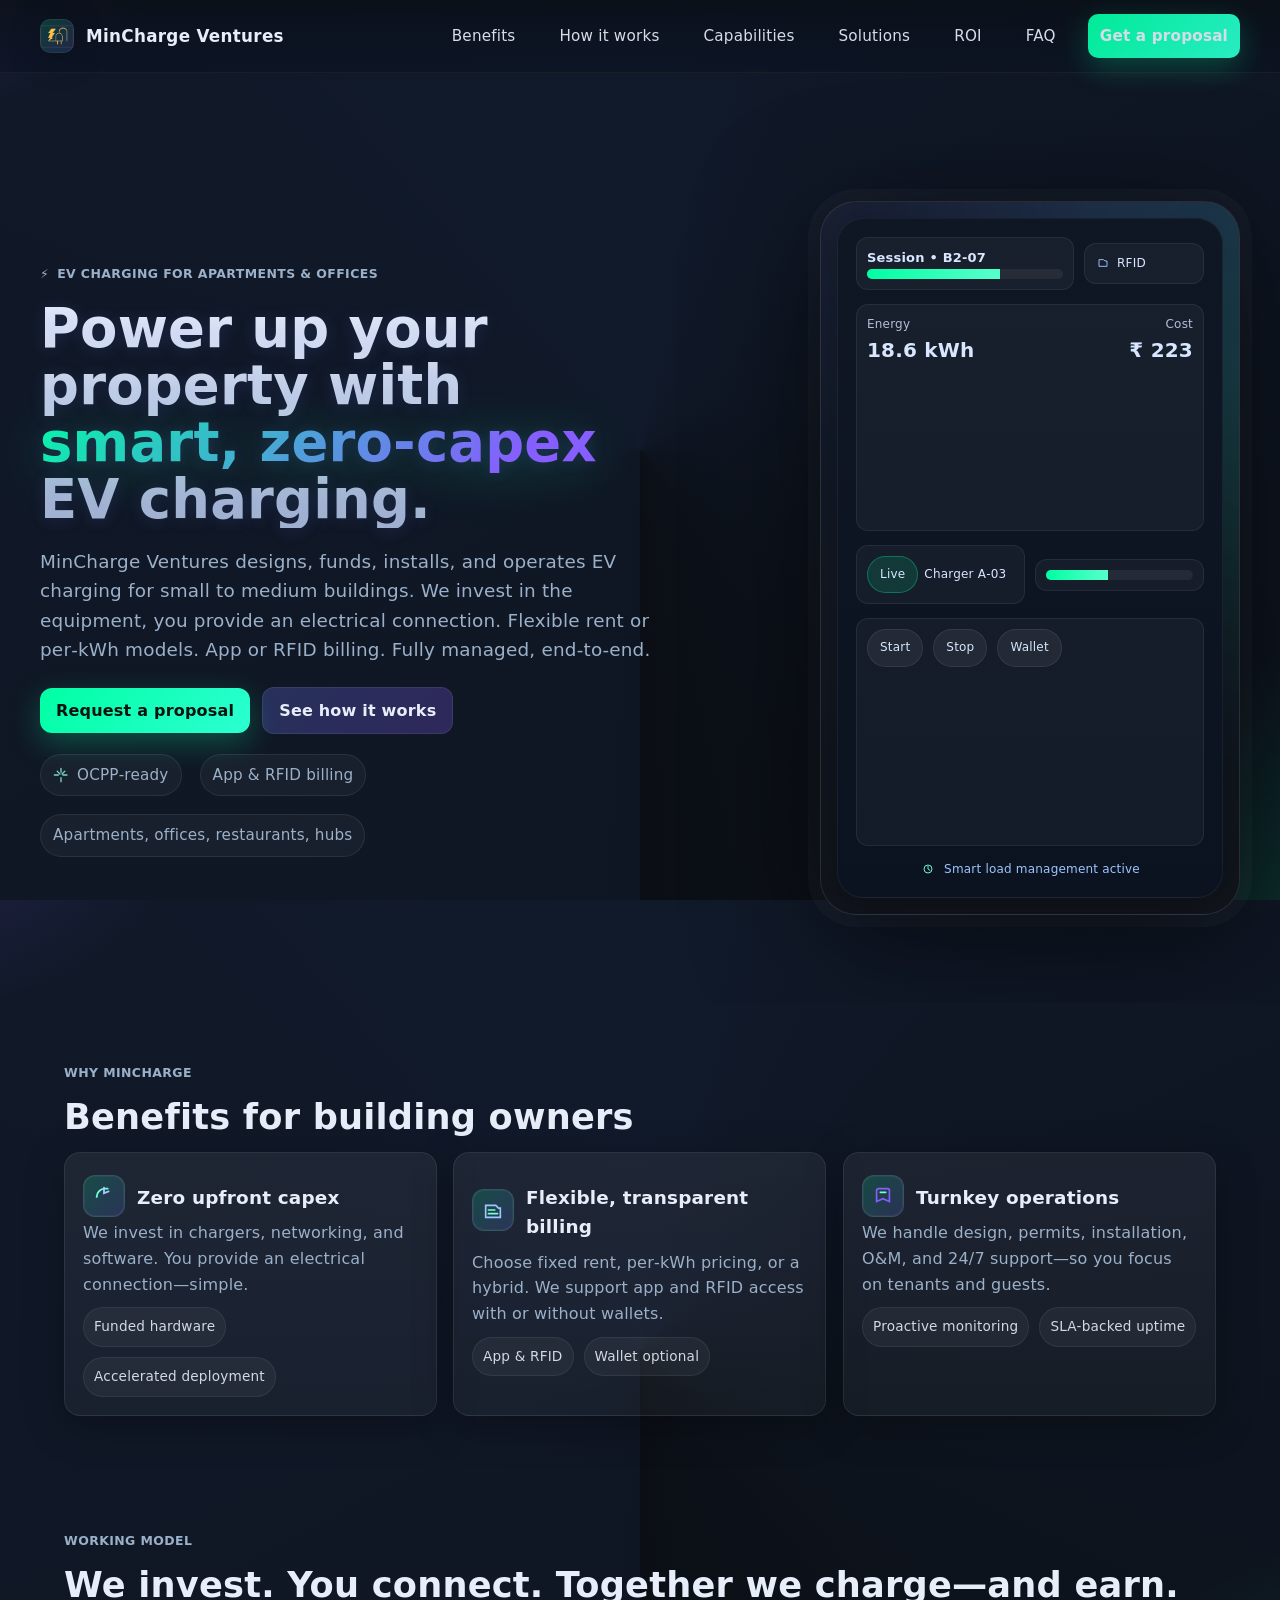
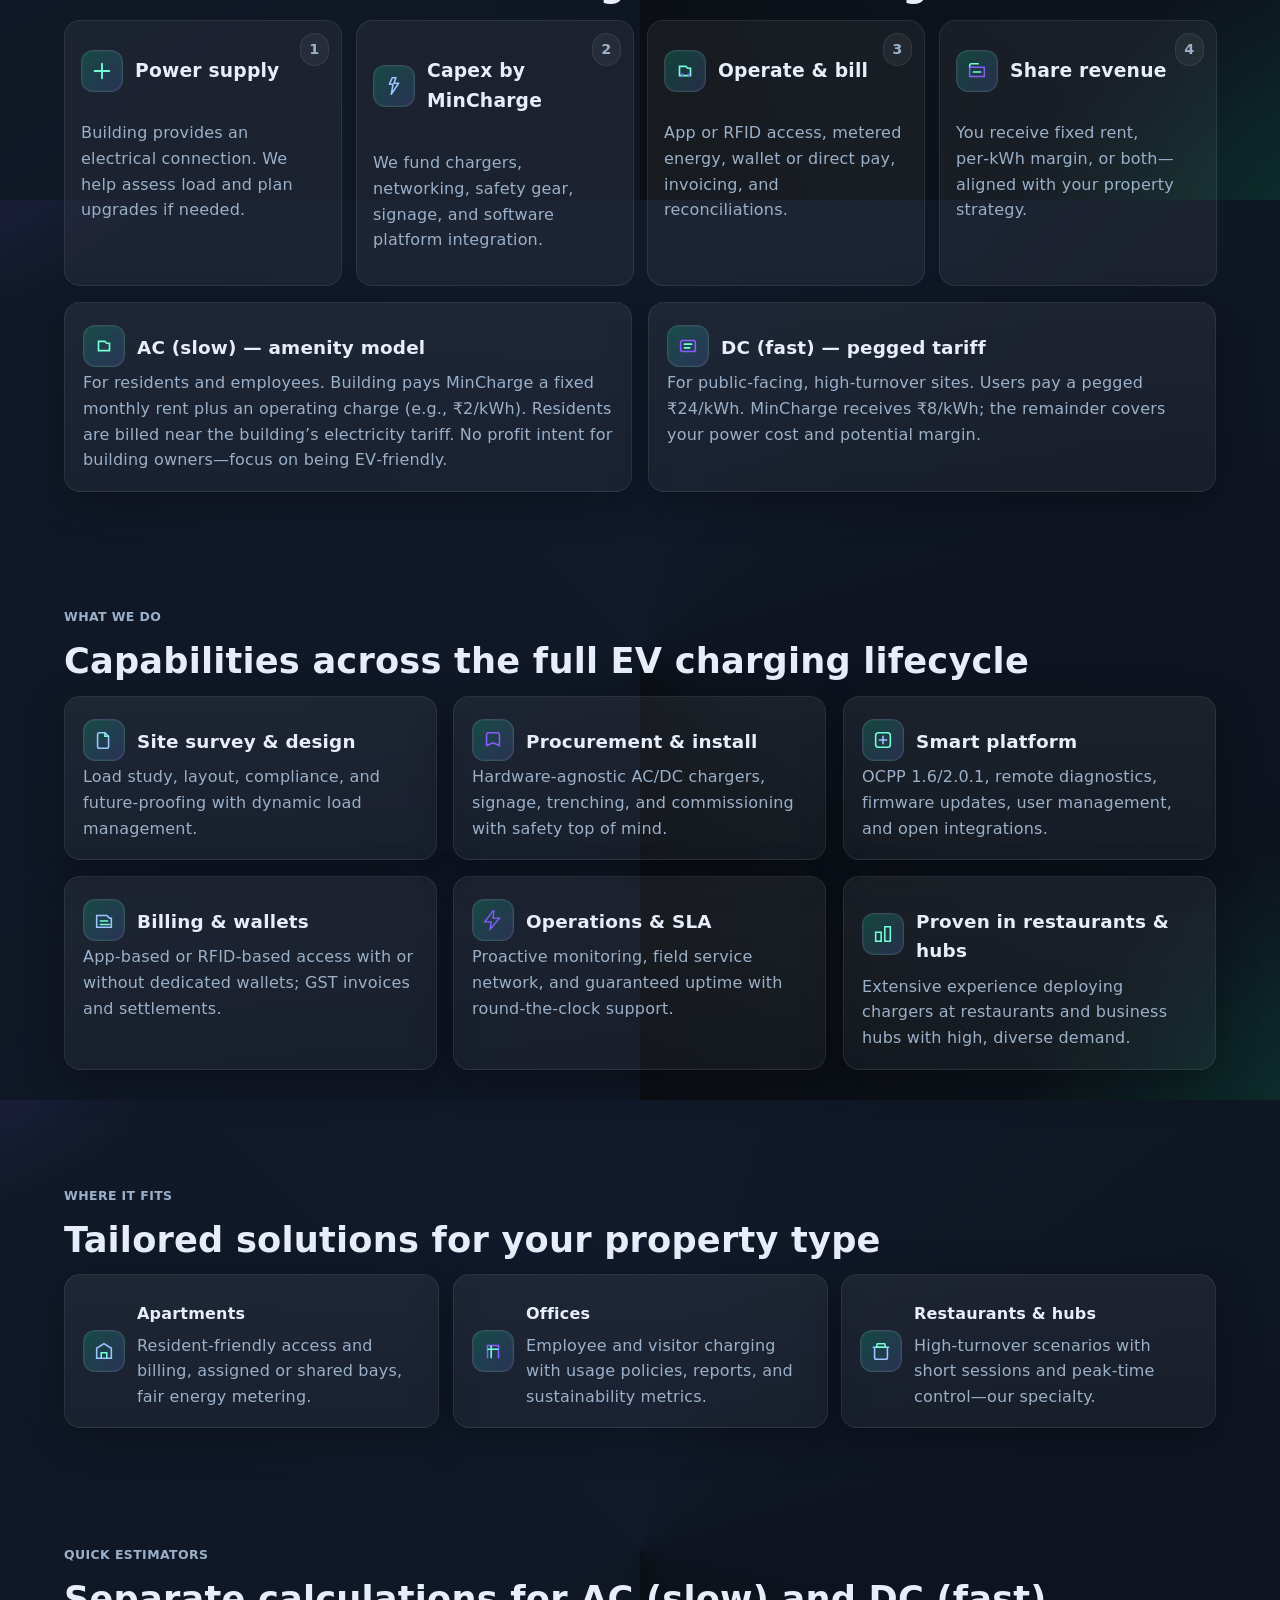
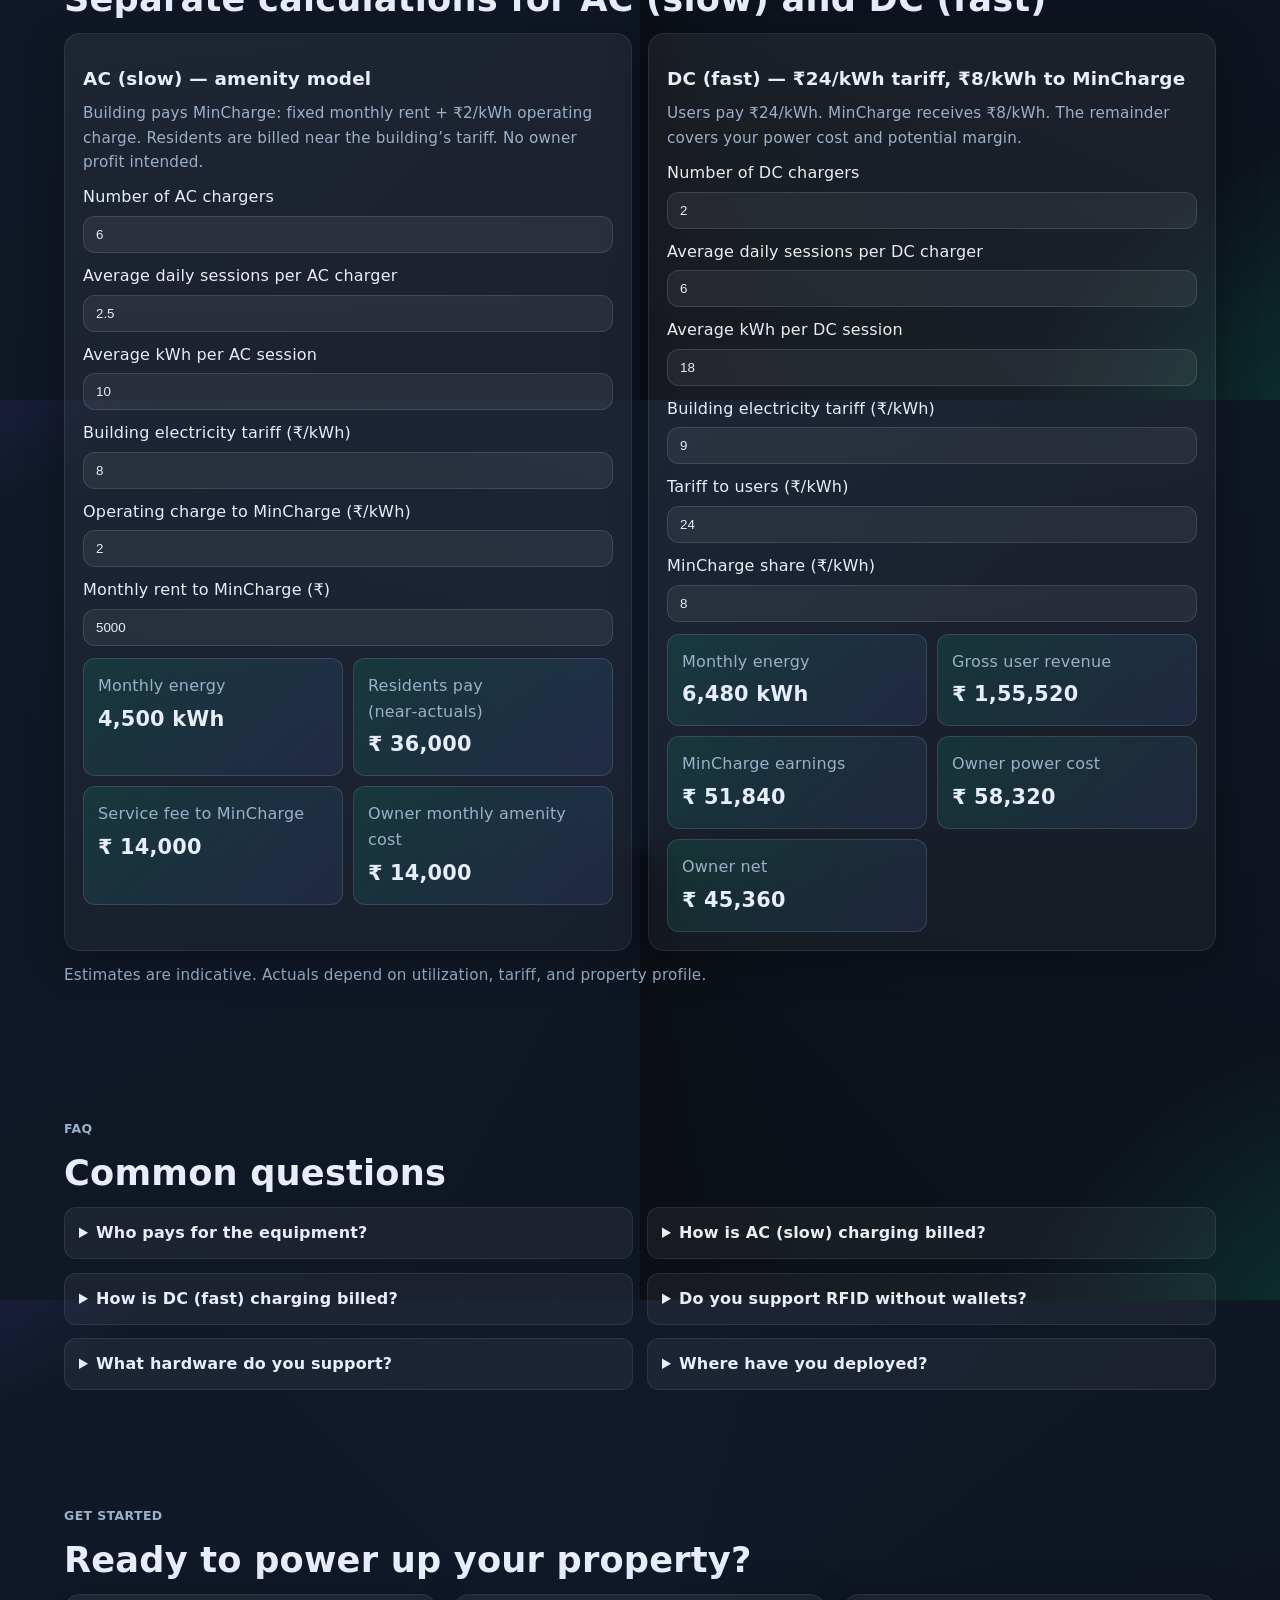
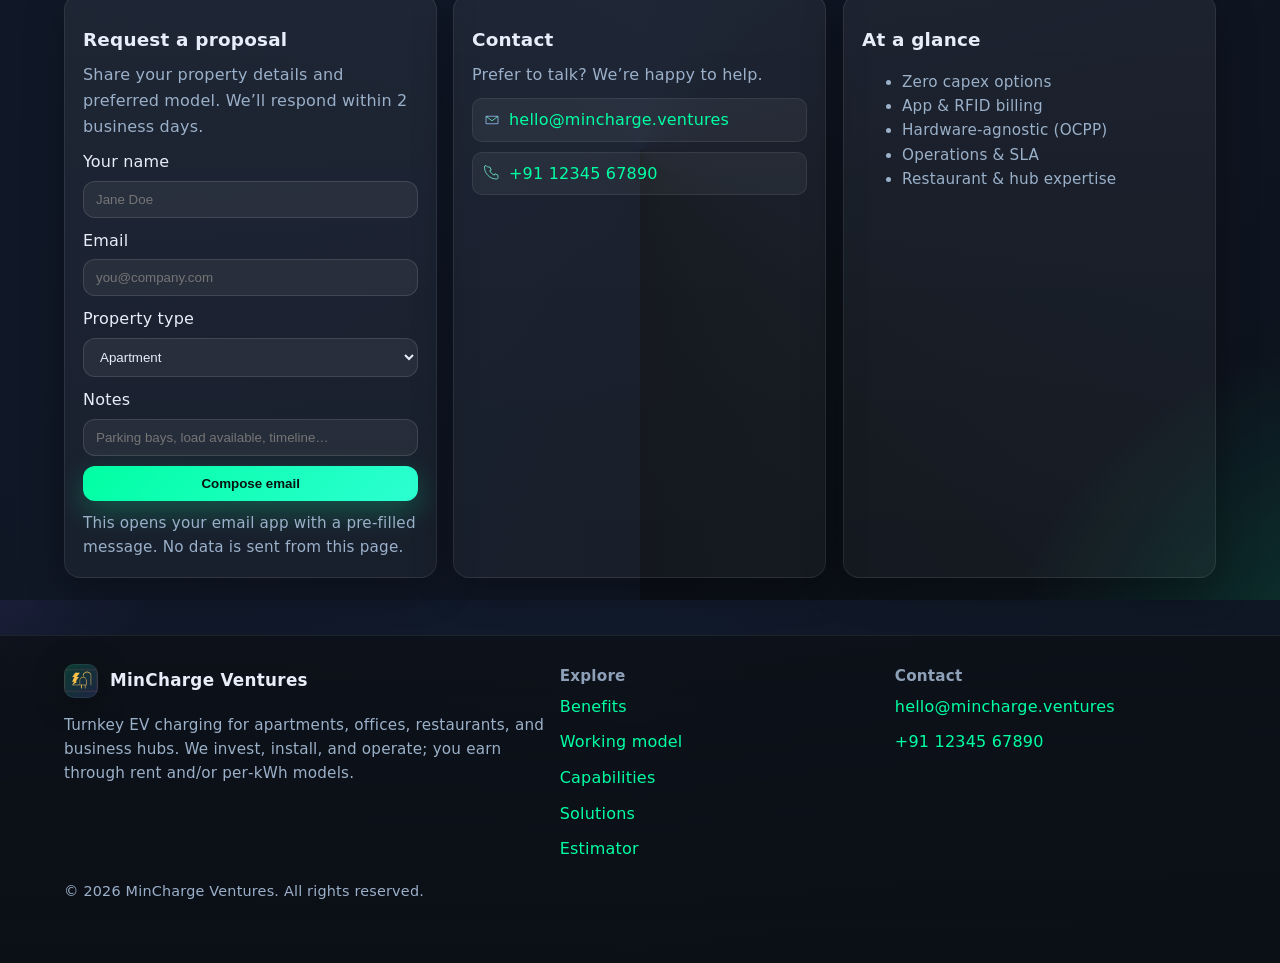
==== commit 04751943: "fix logo and rent" ====
--- a/index.html
+++ b/index.html
@@ -296,15 +296,7 @@
     <div class="container nav">
       <div class="brand">
         <div class="logo" aria-hidden="true">
-          <!-- lightning icon -->
-          <svg width="22" height="22" viewBox="0 0 24 24" fill="none" role="img" aria-label="MinCharge logo">
-            <path d="M13 2 3 14h7l-1 8 10-12h-7l1-8Z" fill="url(#g)" stroke="rgba(255,255,255,.45)" stroke-width=".5" />
-            <defs>
-              <linearGradient id="g" x1="0" y1="0" x2="24" y2="24" gradientUnits="userSpaceOnUse">
-                <stop stop-color="#00FFA3"/><stop offset="1" stop-color="#6E7DFF"/>
-              </linearGradient>
-            </defs>
-          </svg>
+          <img src="mincharge.ventures.png" alt="" style="width:100%; height:100%; object-fit:contain; border-radius:10px" loading="lazy" />
         </div>
         <span>MinCharge Ventures</span>
       </div>
@@ -622,7 +614,7 @@
               </div>
               <div class="field">
                 <label for="ac-rent">Monthly rent to MinCharge (₹)</label>
-                <input id="ac-rent" type="number" min="0" step="500" value="20000" />
+                <input id="ac-rent" type="number" min="0" step="500" value="5000" />
               </div>
             </div>
             <div class="result" style="margin-top:12px; grid-template-columns: 1fr 1fr">
@@ -799,7 +791,7 @@
       <div>
         <div class="brand" style="margin-bottom:8px">
           <div class="logo" aria-hidden="true">
-            <svg width="20" height="20" viewBox="0 0 24 24" fill="none" role="img" aria-label=""><path d="M13 2 3 14h7l-1 8 10-12h-7l1-8Z" fill="url(#g2)" stroke="rgba(255,255,255,.45)" stroke-width=".5" /><defs><linearGradient id="g2" x1="0" y1="0" x2="24" y2="24"><stop stop-color="#00FFA3"/><stop offset="1" stop-color="#6E7DFF"/></linearGradient></defs></svg>
+            <img src="mincharge.ventures.png" alt="" style="width:100%; height:100%; object-fit:contain; border-radius:10px" loading="lazy" />
           </div>
           <span>MinCharge Ventures</span>
         </div>
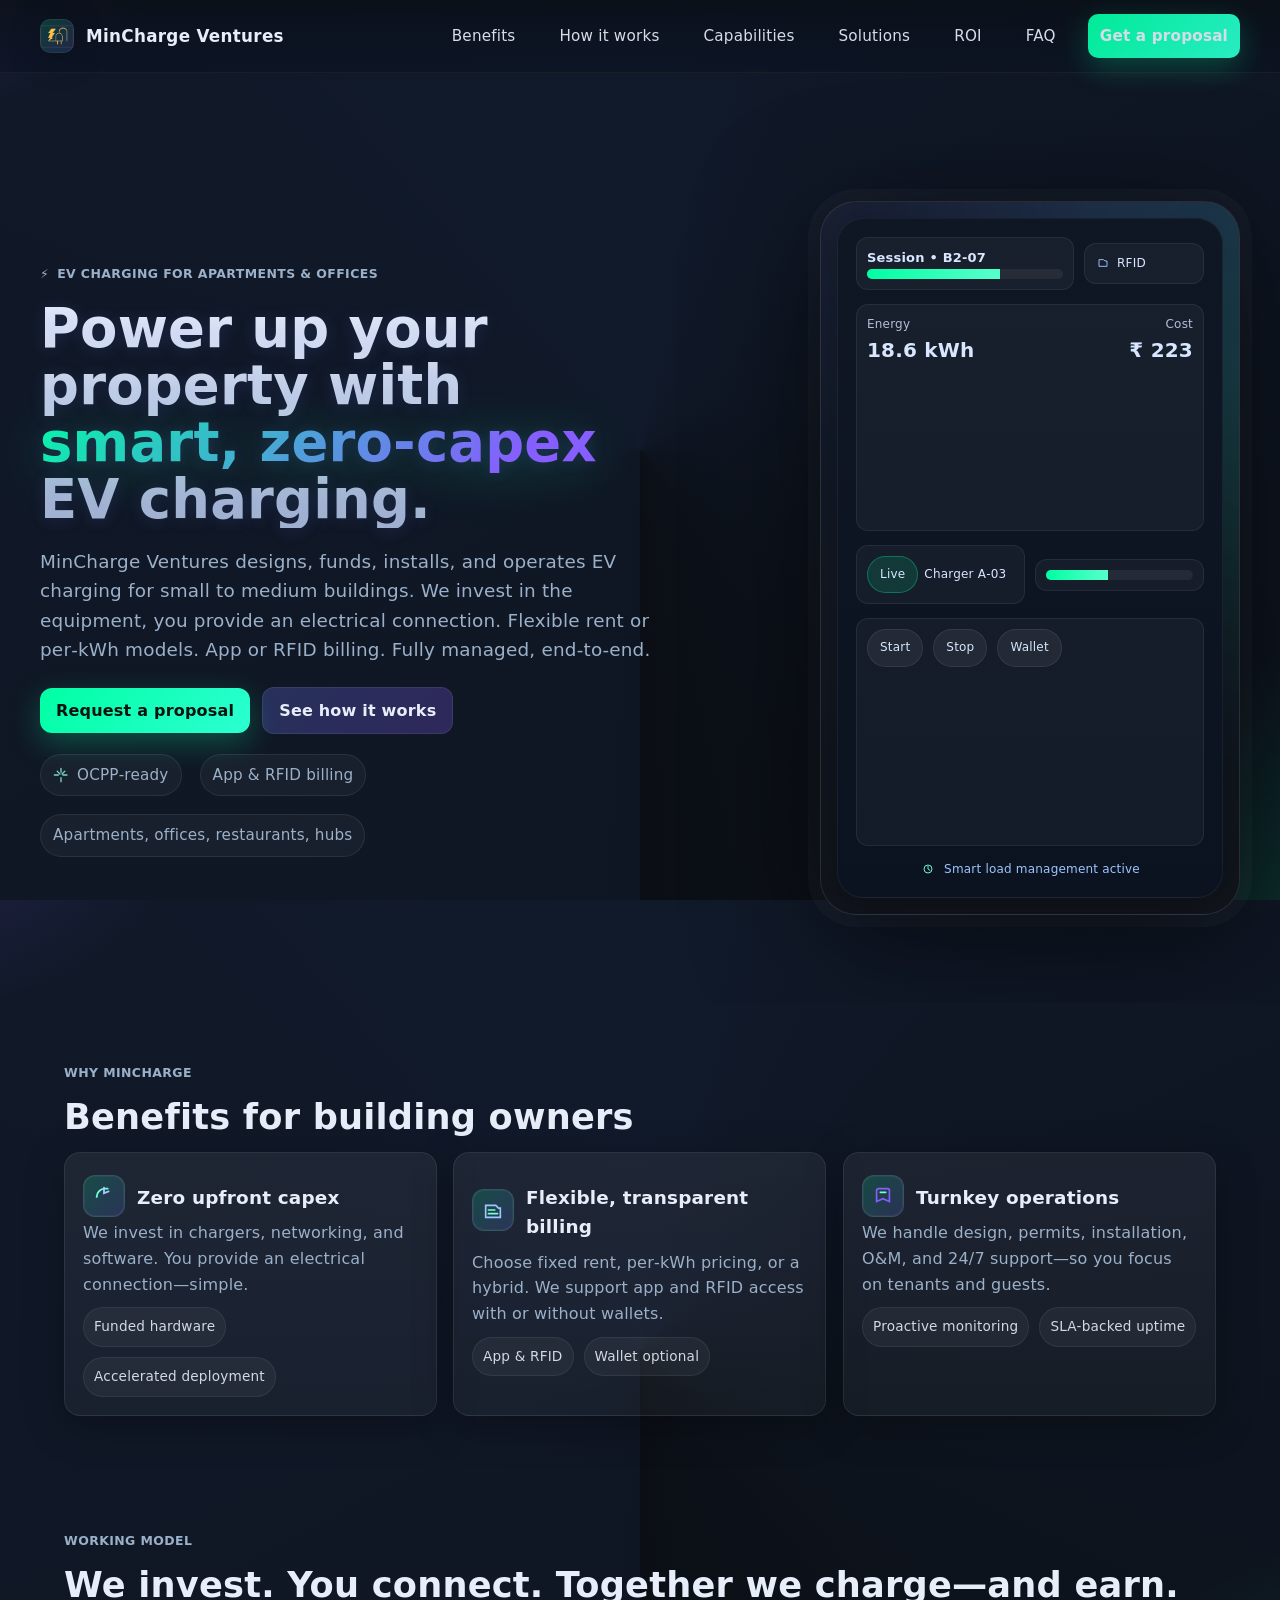
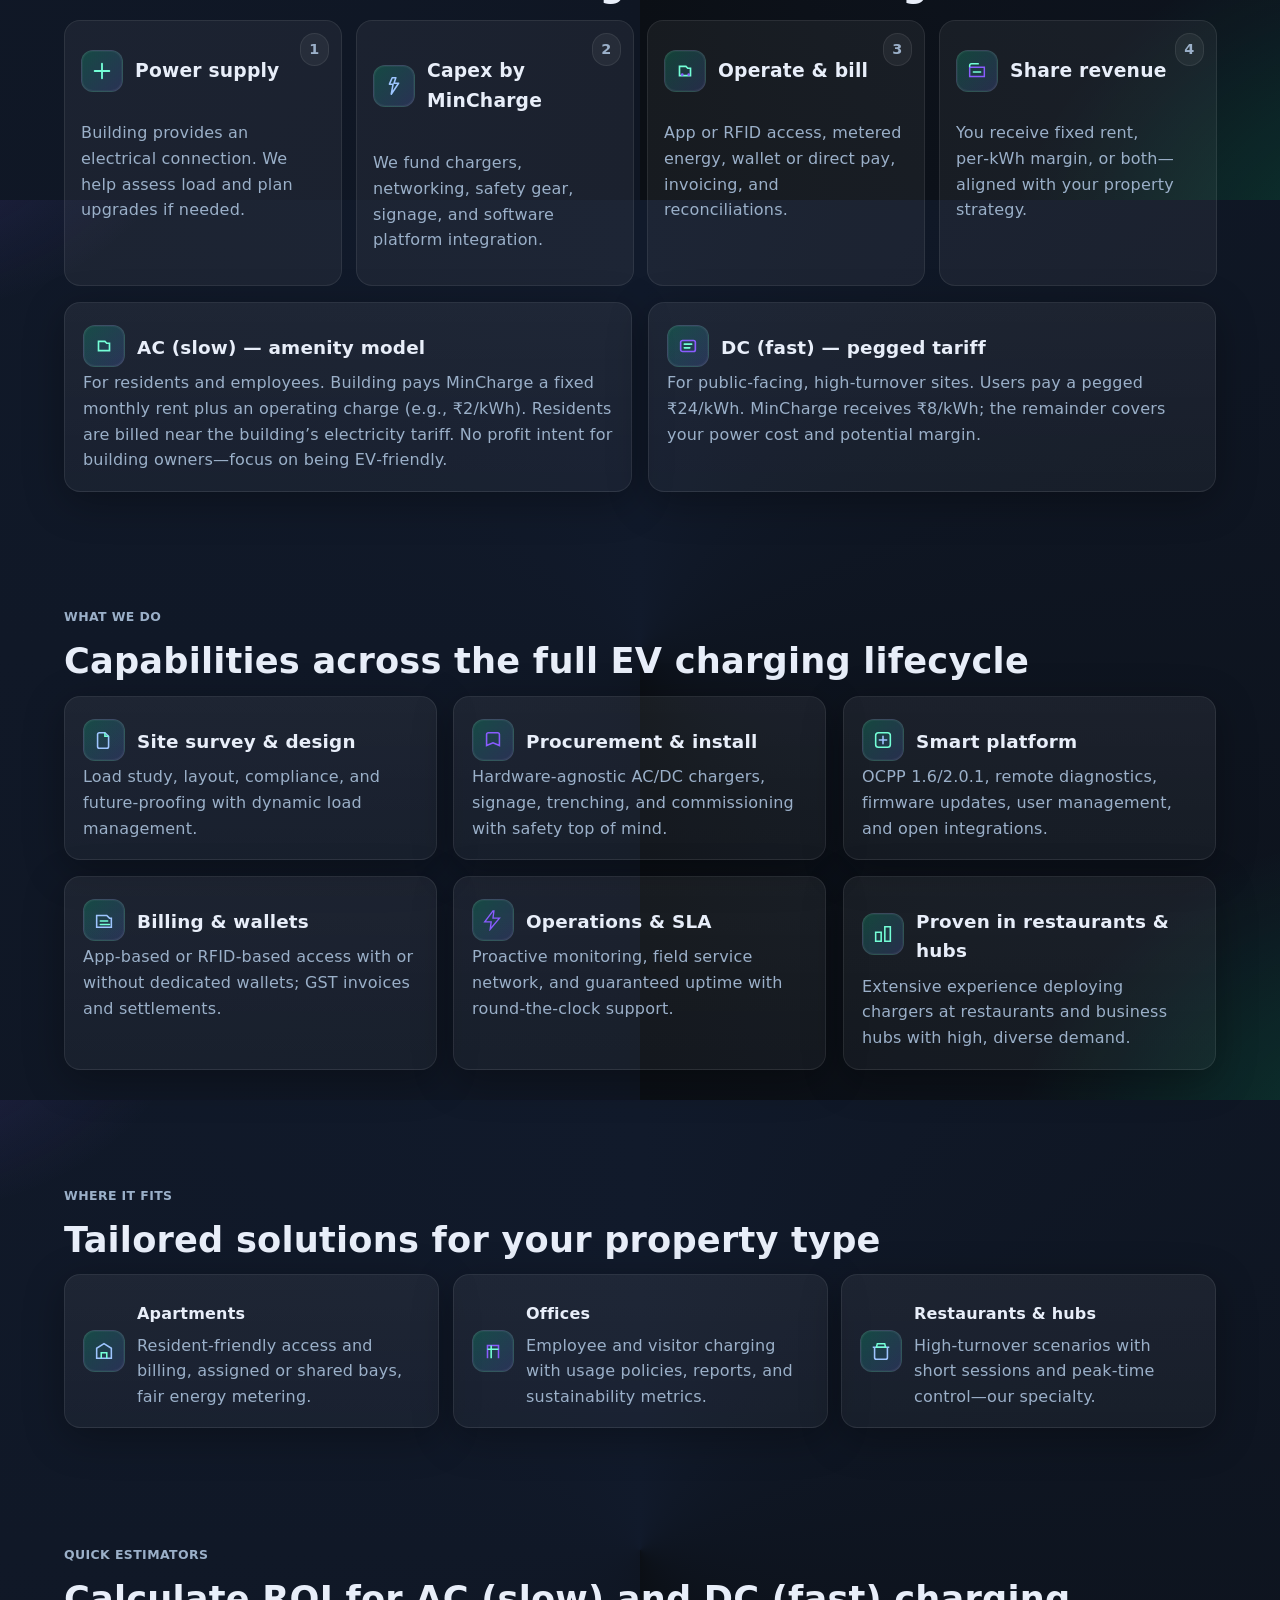
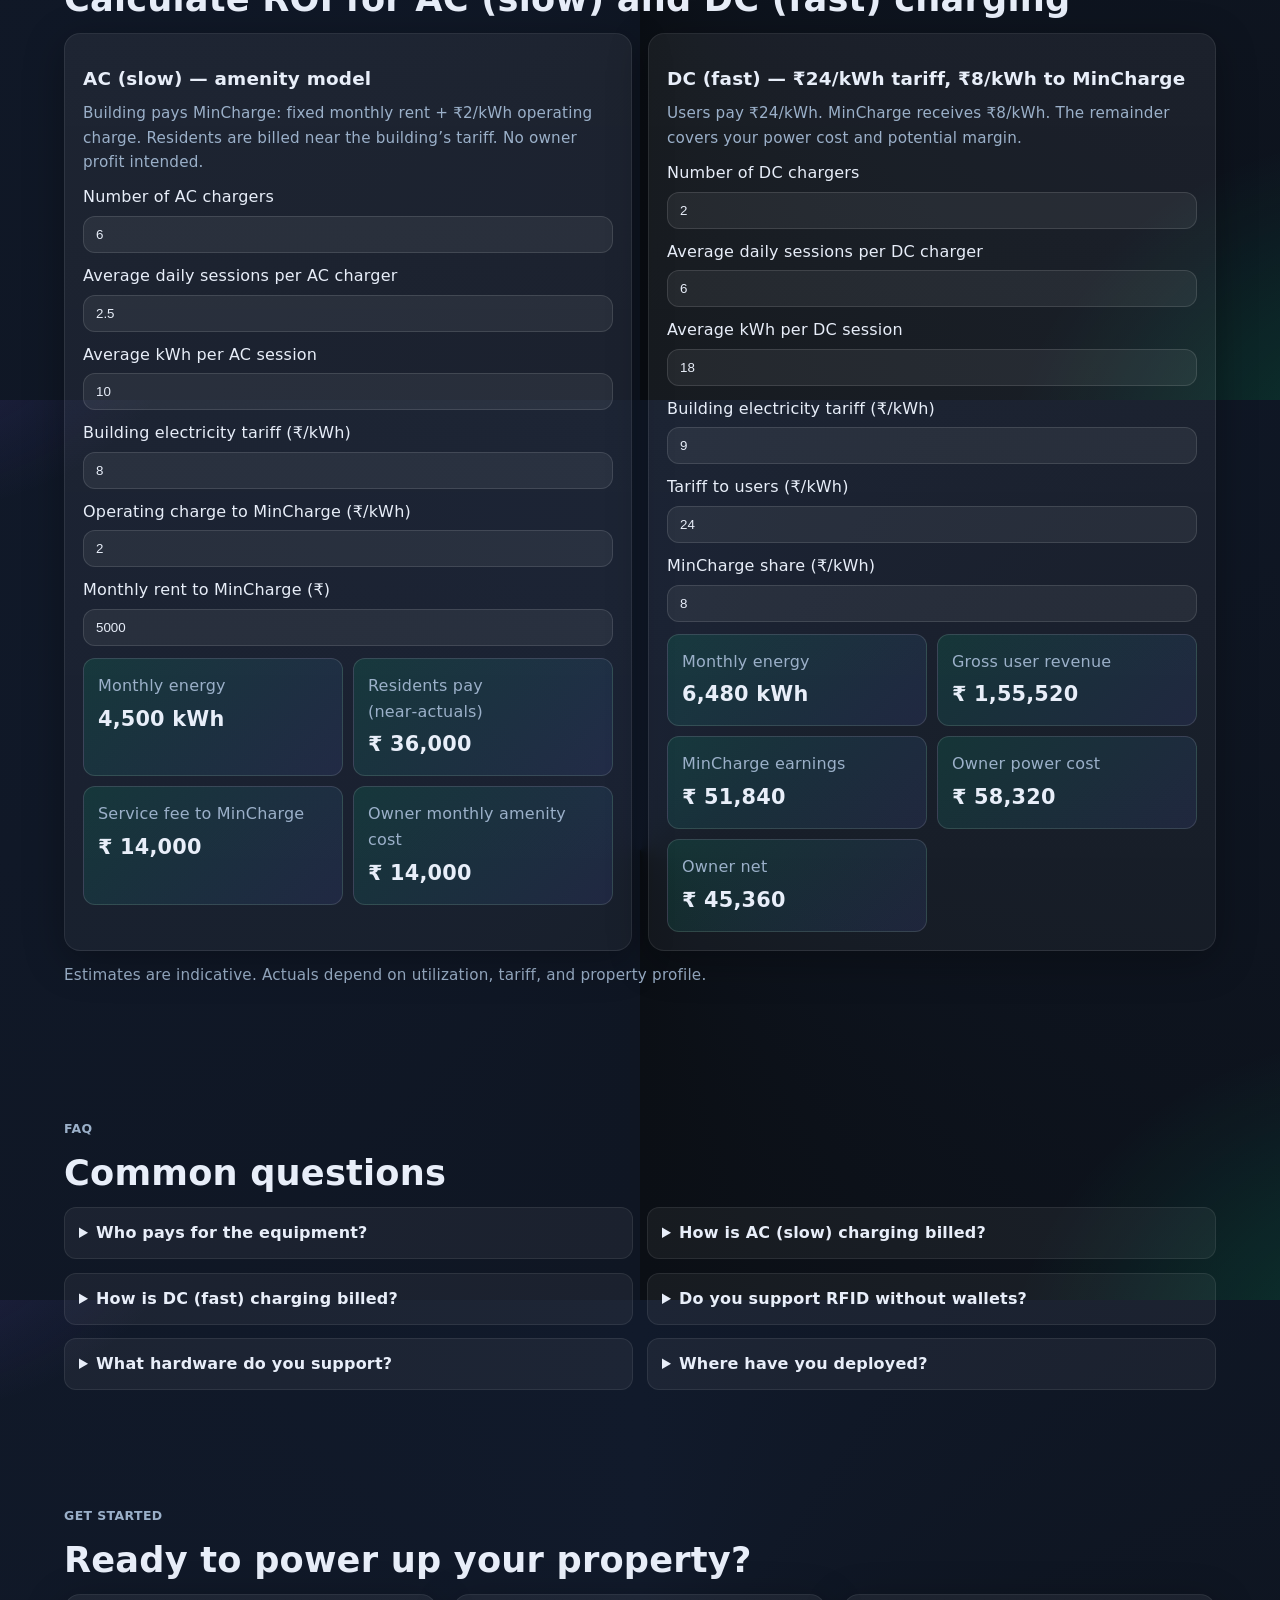
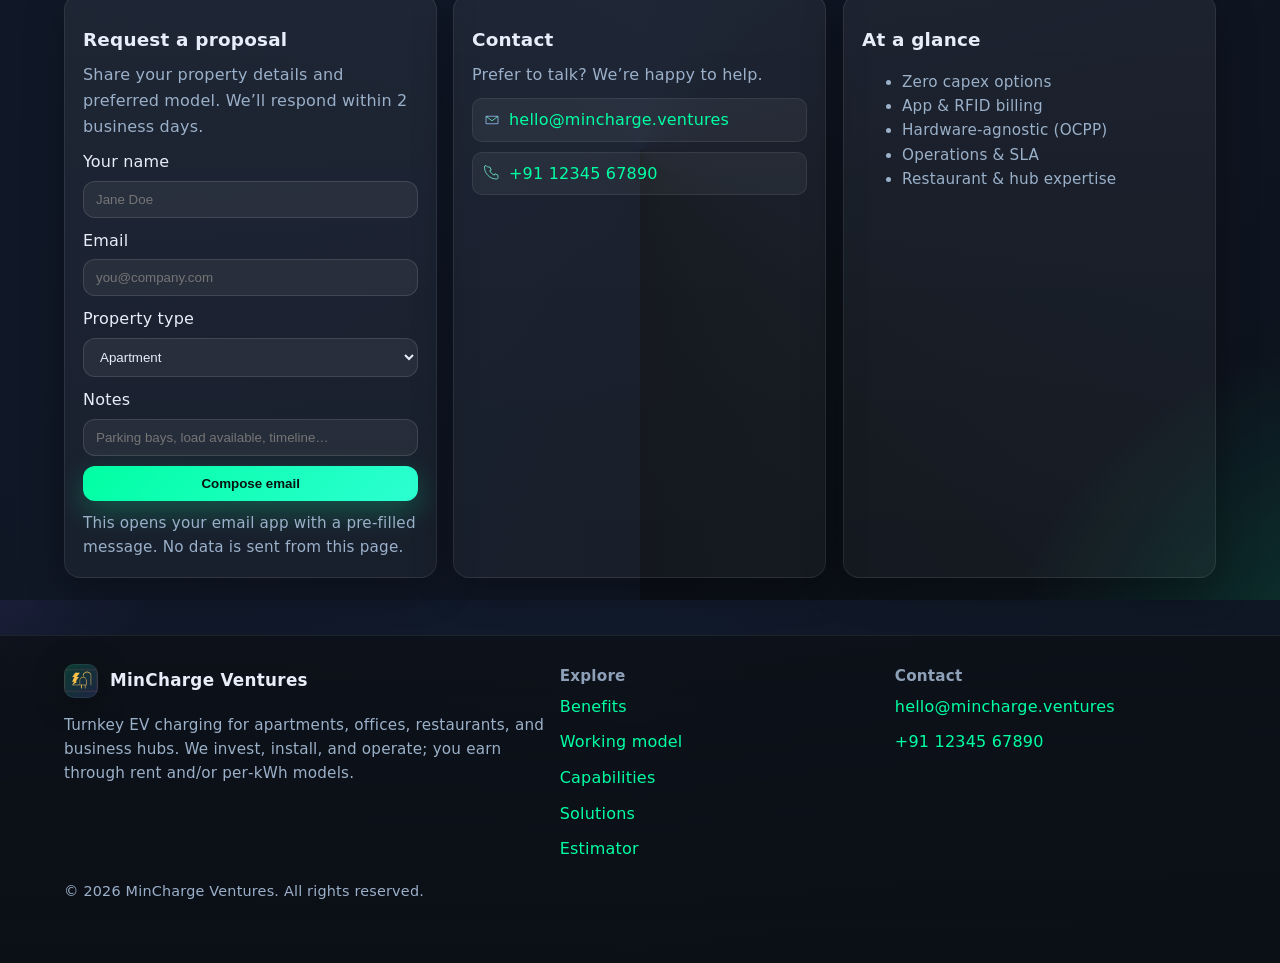
==== commit 0f87159e: "fix section title" ====
--- a/index.html
+++ b/index.html
@@ -289,6 +289,94 @@
     /* focus & accessibility */
     :focus-visible{ outline: none; box-shadow: var(--ring) }
     .sr-only{position:absolute; width:1px; height:1px; margin:-1px; border:0; padding:0; clip:rect(0 0 0 0); overflow:hidden}
+
+    /* responsive enhancements */
+    img{max-width:100%; height:auto}
+
+    /* widen container on very large displays */
+    @media (min-width: 1400px){
+      .container{ max-width: 1280px }
+    }
+
+    /* tighter padding and section spacing on very small screens */
+    @media (max-width: 480px){
+      .container{ padding: 0 16px }
+      section{ padding: 44px 0 }
+    }
+
+    /* mobile-friendly navbar */
+    .nav{ flex-wrap: wrap }
+    .nav-toggle{
+      display:none;
+      background: rgba(255,255,255,.06);
+      border: 1px solid rgba(255,255,255,.12);
+      color: var(--text);
+      border-radius: 10px;
+      padding: 8px 10px;
+      cursor: pointer;
+    }
+    @media (max-width: 820px){
+      .nav{ padding: 10px 0 }
+      .brand{ flex: 1 1 auto; min-width: 0 }
+      .brand .logo{ width: 30px; height: 30px }
+      .brand span{ font-size: 1rem }
+      .nav-toggle{ display:inline-flex; align-items:center; justify-content:center; gap:8px; margin-left:auto }
+      .nav-links{
+        width: 100%;
+        display: grid;
+        grid-template-columns: 1fr;
+        gap: 8px;
+        padding-top: 10px;
+        max-height: 0;
+        overflow: hidden;
+        opacity: 0;
+        transform: translateY(-6px);
+        transition: max-height .3s ease, opacity .22s ease, transform .22s ease;
+      }
+      .nav-links.open{
+        max-height: 520px;
+        opacity: 1;
+        transform: none;
+      }
+      .nav-links a{
+        background: rgba(255,255,255,.04);
+        padding: 12px 14px;
+        border-radius: 12px;
+      }
+      .nav-links .cta{ text-align: center; width: 100% }
+    }
+
+    /* hero tweaks */
+    @media (max-width: 980px){
+      .phone{ justify-self: center; width: min(460px, 100%) }
+    }
+    @media (max-width: 420px){
+      .hero-cta a{ flex: 1 1 100%; text-align:center }
+      .result{ grid-template-columns: 1fr }
+    }
+
+    /* make any inline 2-col grids collapse on narrow screens (calculator section) */
+    @media (max-width: 980px){
+      .container [style*="grid-template-columns: 1fr 1fr"]{
+        grid-template-columns: 1fr !important;
+      }
+    }
+
+    /* tablet-friendly grids (override earlier rules) */
+    @media (max-width: 980px){
+      .grid-3{ grid-template-columns: 1fr 1fr }        /* 2 cols on tablets */
+      .solutions{ grid-template-columns: 1fr 1fr }     /* 2 cols on tablets */
+      .steps{ grid-template-columns: 1fr 1fr }         /* 2 cols on tablets */
+      .fgrid{ grid-template-columns: 1fr 1fr }         /* 2 cols in footer */
+    }
+    @media (max-width: 640px){
+      .grid-3, .solutions, .steps, .fgrid{ grid-template-columns: 1fr } /* 1 col on phones */
+    }
+
+    /* respect reduced motion preferences */
+    @media (prefers-reduced-motion: reduce){
+      *{ animation: none !important; transition: none !important }
+    }
   </style>
 </head>
 <body>
@@ -300,7 +388,13 @@
         </div>
         <span>MinCharge Ventures</span>
       </div>
-      <nav class="nav-links" aria-label="Primary">
+      <button class="nav-toggle" id="nav-toggle" aria-label="Toggle menu" aria-expanded="false" aria-controls="primary-nav">
+        <span class="sr-only">Menu</span>
+        <svg width="20" height="20" viewBox="0 0 24 24" fill="none" aria-hidden="true">
+          <path d="M4 7h16M4 12h16M4 17h16" stroke="currentColor" stroke-width="2" stroke-linecap="round"/>
+        </svg>
+      </button>
+      <nav id="primary-nav" class="nav-links" aria-label="Primary">
         <a href="#benefits">Benefits</a>
         <a href="#model">How it works</a>
         <a href="#capabilities">Capabilities</a>
@@ -585,7 +679,7 @@
     <section id="calculator">
       <div class="container">
         <div class="eyebrow">Quick estimators</div>
-        <h2 class="title">Separate calculations for AC (slow) and DC (fast)</h2>
+        <h2 class="title">Calculate ROI for AC (slow) and DC (fast) charging</h2>
         <div style="display:grid; grid-template-columns: 1fr 1fr; gap:16px">
           <!-- AC Calculator -->
           <div class="card reveal">
@@ -827,6 +921,30 @@
     }, { threshold: .14 });
     document.querySelectorAll('.reveal').forEach(el => io.observe(el));
 
+    // Mobile nav toggle
+    const navToggle = document.getElementById('nav-toggle');
+    const primaryNav = document.getElementById('primary-nav');
+    if (navToggle && primaryNav){
+      const closeNav = () => {
+        primaryNav.classList.remove('open');
+        navToggle.setAttribute('aria-expanded', 'false');
+      };
+      navToggle.addEventListener('click', ()=>{
+        const isOpen = primaryNav.classList.toggle('open');
+        navToggle.setAttribute('aria-expanded', String(isOpen));
+      });
+      // Close menu when a link is clicked (on small screens)
+      primaryNav.querySelectorAll('a').forEach(a=>{
+        a.addEventListener('click', ()=>{
+          if (window.matchMedia('(max-width: 820px)').matches) closeNav();
+        });
+      });
+      // Reset state on resize to desktop
+      window.addEventListener('resize', ()=>{
+        if (!window.matchMedia('(max-width: 820px)').matches) closeNav();
+      });
+    }
+
     // Card tilt effect
     const tilts = document.querySelectorAll('.tilt');
     tilts.forEach(card => {
